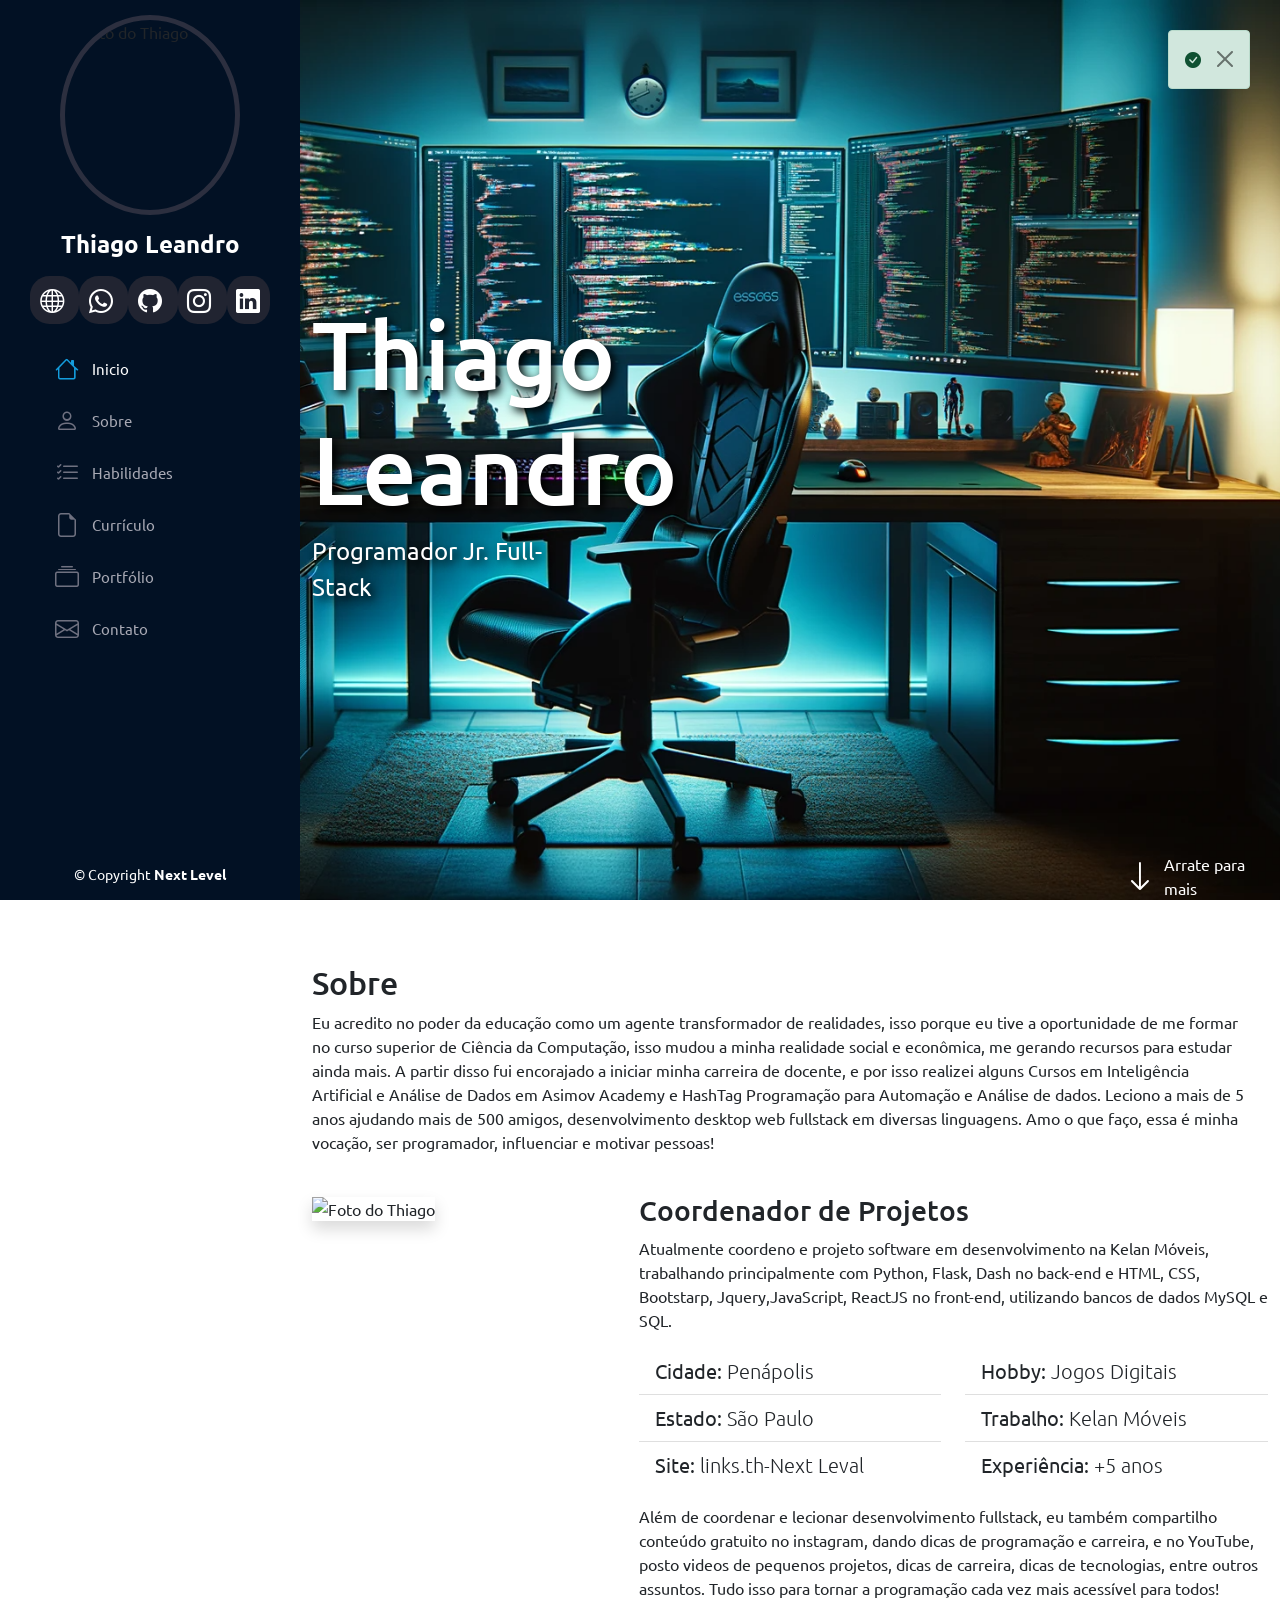
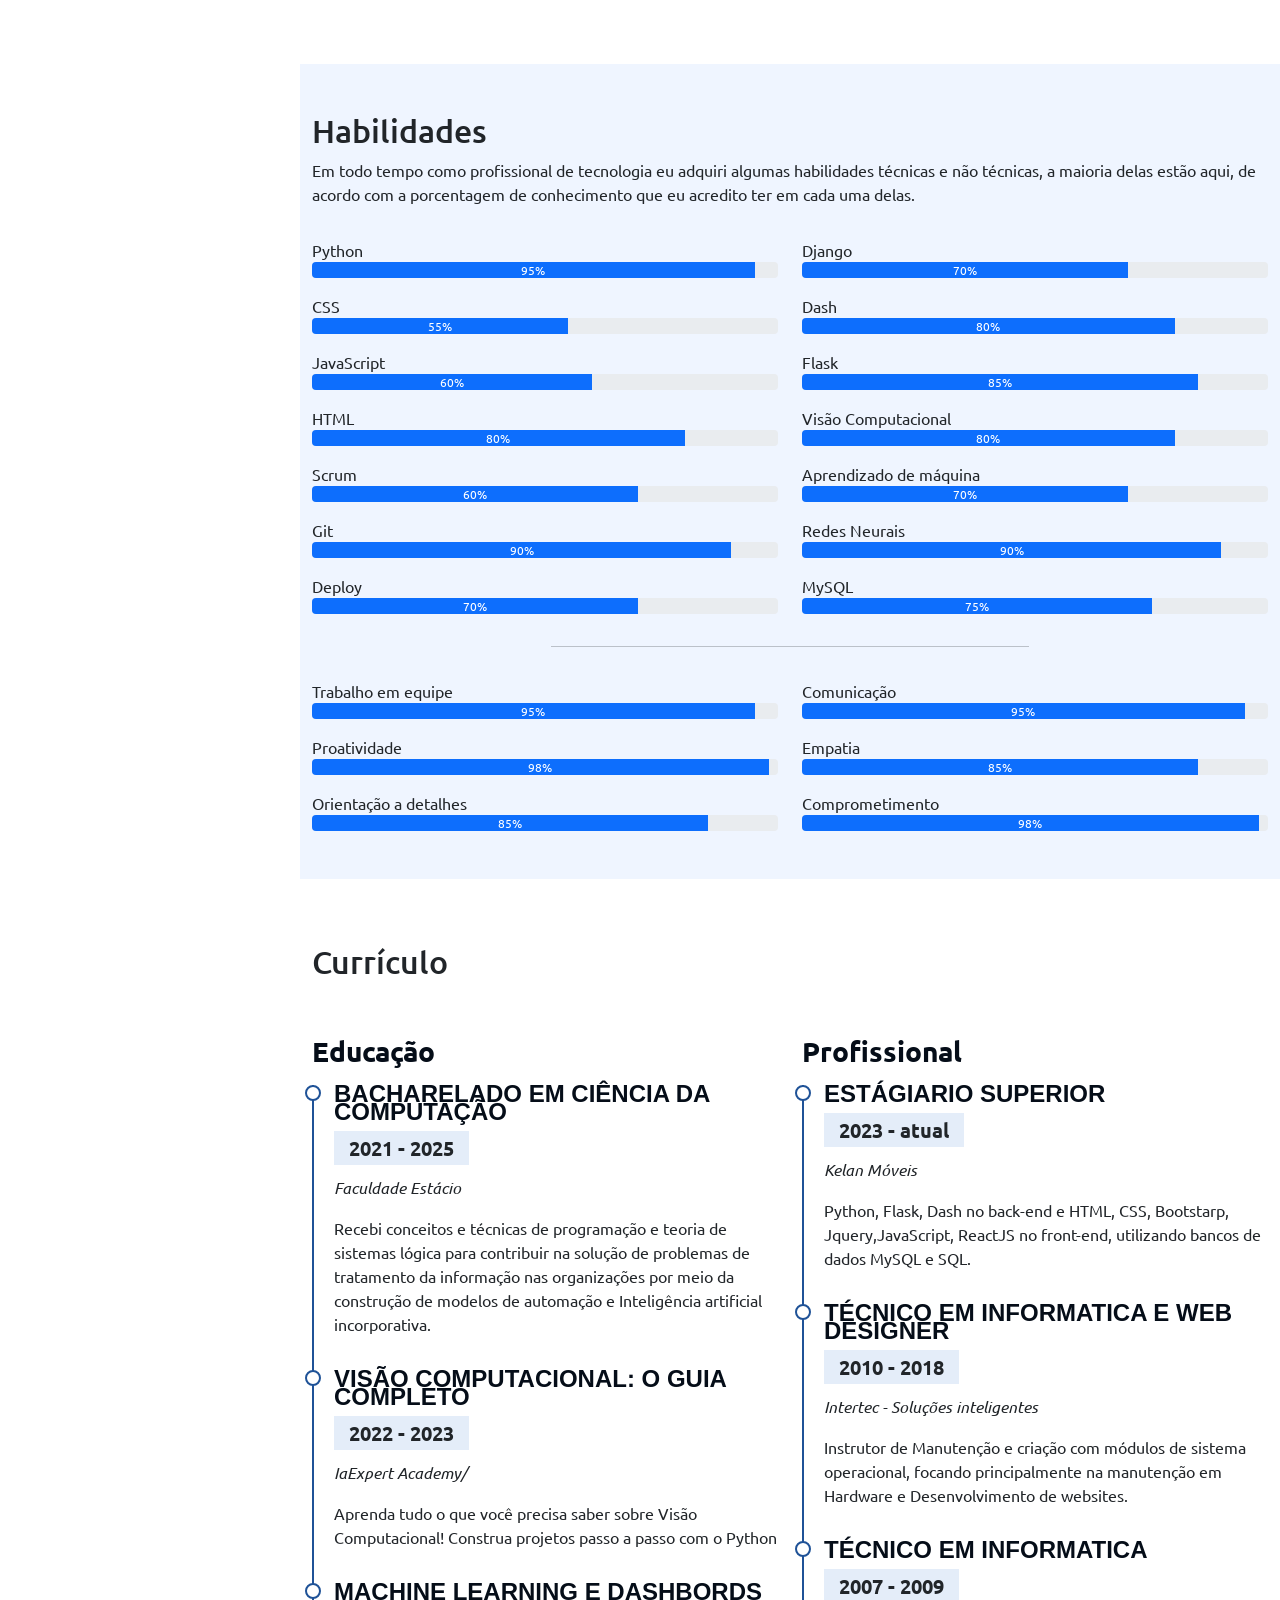
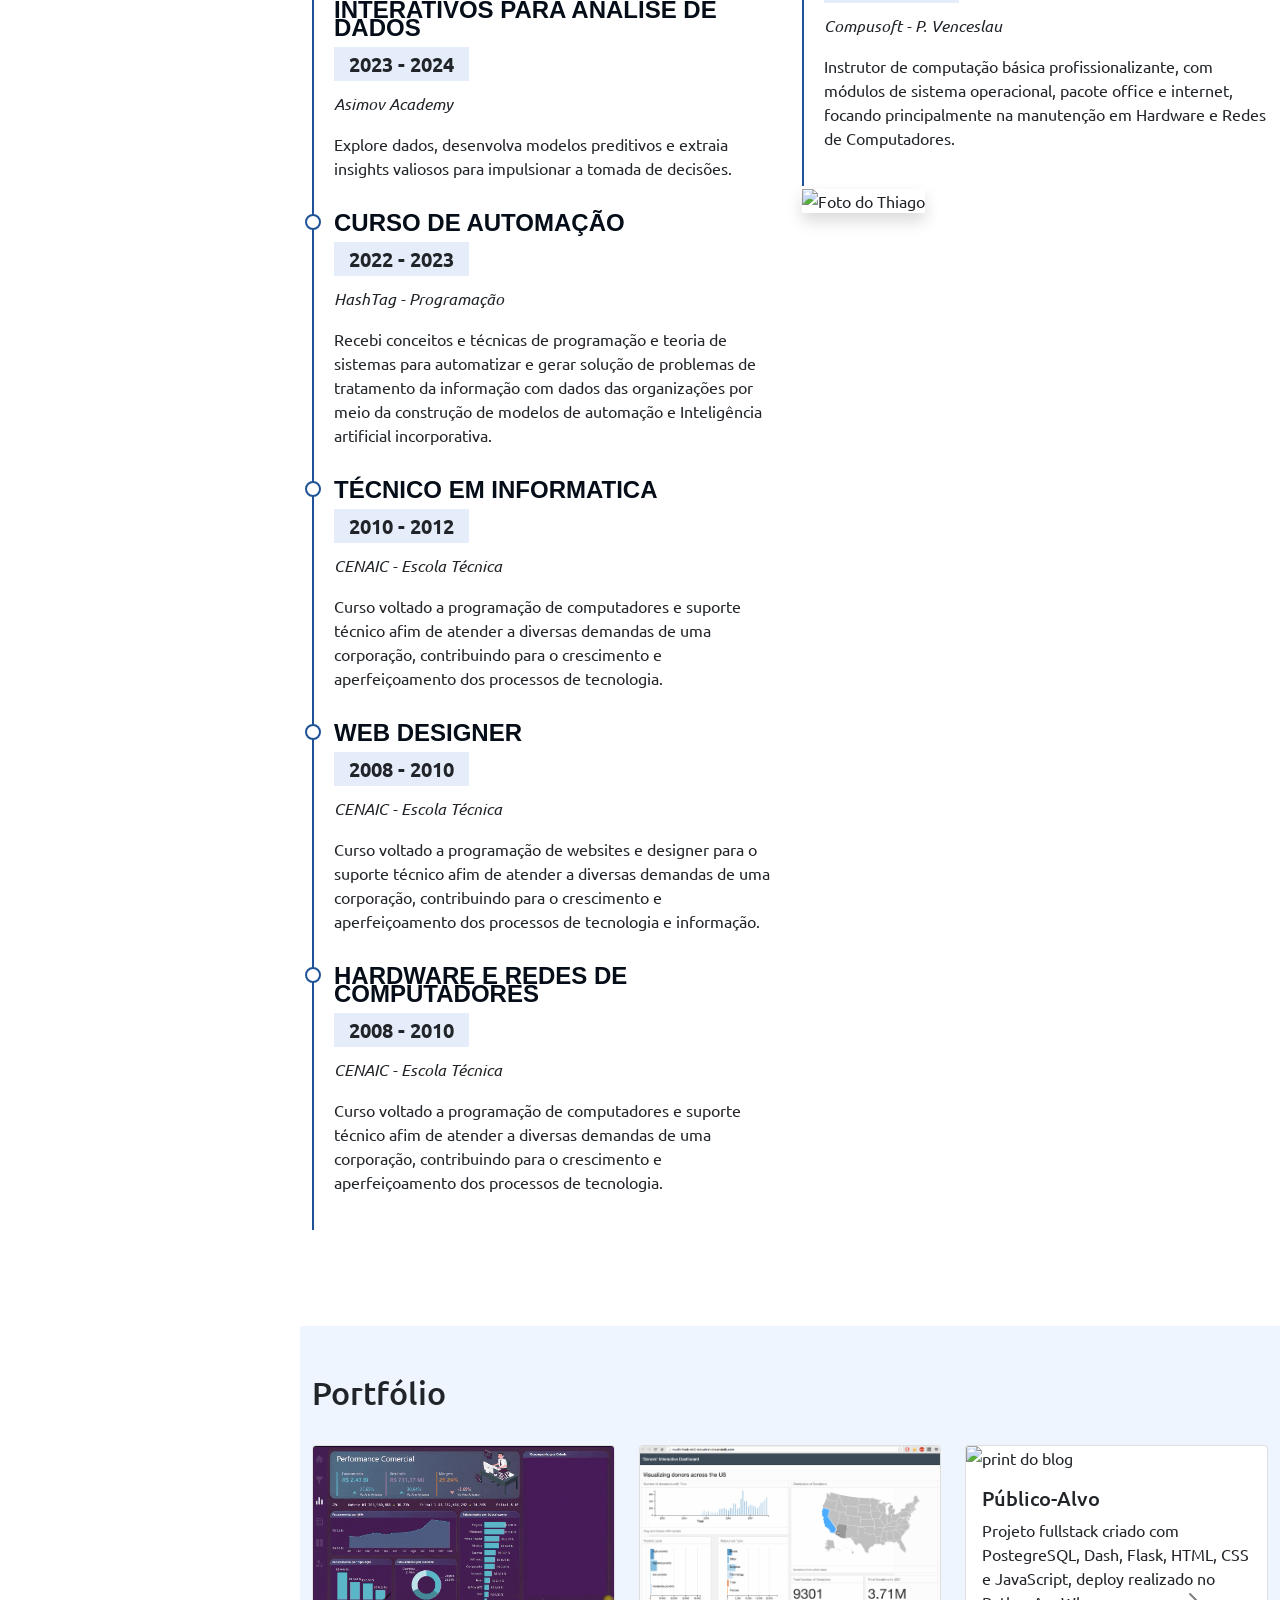
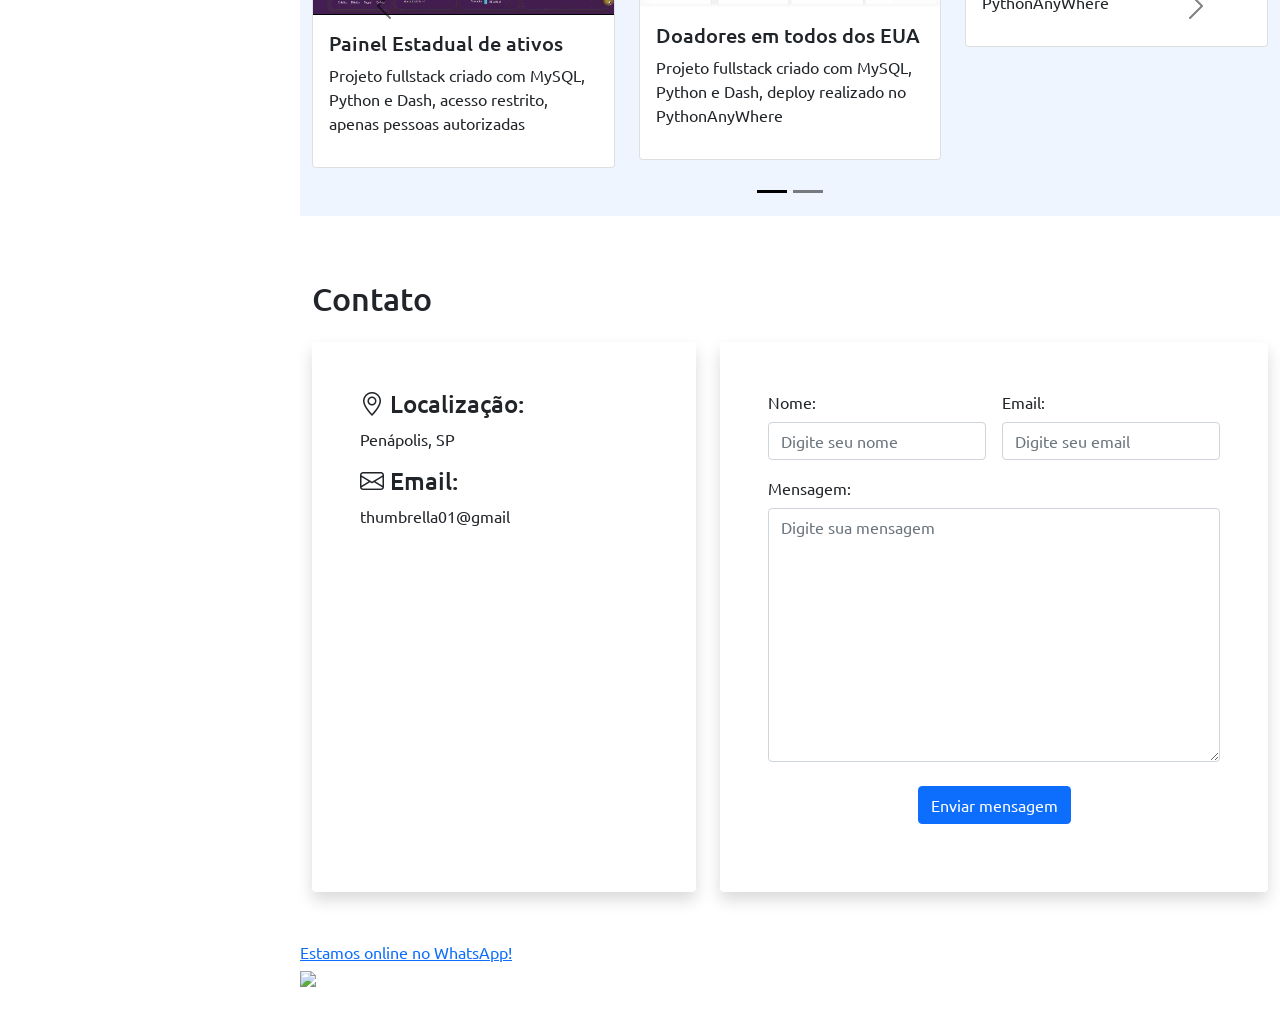
==== index.html @ 06e26bc6 "Update index.html" ====
<!DOCTYPE html>
<html lang="pt-br">

<head>
    <meta charset="UTF-8">
    <meta http-equiv="X-UA-Compatible" content="IE=edge">
    <meta name="viewport" content="width=device-width, initial-scale=1.0">
    <link rel="stylesheet" href="css/bootstrap.css">
    <link rel="stylesheet" href="style.css">
    <link rel="icon" type='image/png' href="img/asset-15.png">
    <link rel="stylesheet" href="https://cdn.jsdelivr.net/npm/bootstrap-icons@1.5.0/font/bootstrap-icons.css">
    <title>Th - Next Level</title>
</head>

<body>

    <i class="bi bi-list menu-mobile"></i>

    <aside id='header'>
        <section class="profile">
            <img src="img/perfil.png" alt="Foto do Thiago">
            <h1>Thiago Leandro</h1>
            <div class="social-links mt-4 text-center">
                <a target="_blank" href="https://nextlevel-1.my.canva.site/">
                    <i class="bi bi-globe"></i>
                </a>
                <a target="_blank" href="https://api.whatsapp.com/send?phone=18991689615&text=Ol%C3%A1,%20gostaria%20de%20saber%20como%20automatizar%20e%20acelerar%20o%20Meu%20Neg%C3%B3cio%20!%20">
                    <i class="bi bi-whatsapp"></i>
                </a>
                <a target="_blank" href="https://github.com/InfoSistemasPy">
                    <i class="bi bi-github"></i>
                </a>
                <a target="_blank" href="https://www.instagram.com/th_leandro.py/">
                    <i class="bi bi-instagram"></i>
                </a>
                <a target="_blank" href="https://www.linkedin.com/in/thiago-leandro-4b0a05230/">
                    <i class="bi bi-linkedin"></i>
                </a>
            </div>
        </section>

        <nav id='navbar' class="nav-menu">
            <ul class="nav flex-column">
                <li class="nav-item">
                    <a class="nav-link active" aria-current="page" href="#inicio"><i class="bi bi-house"
                            aria-hidden="true"></i> Inicio</a>
                </li>
                <li class="nav-item">
                    <a class="nav-link" href="#sobre"><i class="bi bi-person" aria-hidden="true"></i> Sobre</a>
                </li>
                <li class="nav-item">
                    <a class="nav-link" href="#habilidades"><i class="bi bi-list-check" aria-hidden="true"></i>
                        Habilidades</a>
                </li>
                <li class="nav-item">
                    <a class="nav-link" href="#curriculo"><i class="bi bi-file-earmark" aria-hidden="true"></i>
                        Currículo</a>
                </li>
                <li class="nav-item">
                    <a class="nav-link" href="#portfolio"><i class="bi bi-collection" aria-hidden="true"></i>
                        Portfólio</a>
                </li>
                <li class="nav-item">
                    <a class="nav-link" href="#contato"><i class="bi bi-envelope" aria-hidden="true"></i> Contato</a>
                </li>
            </ul>
        </nav>
    </aside>

    <main id="main">

        <section id="inicio" class="row m-0 p-0">
            <div class="col-md-5 d-flex justify-content-center align-items-center flex-column">
                <h2 class="text-white text-shadow">Thiago Leandro</h2>
                <span id="subtitle" class="text-white text-shadow">Programador Jr. Full-Stack</span>
            </div>

            <div class="col-md-7 d-flex justify-content-end align-items-end">
                <div id="arraste" class="d-flex align-items-center">
                    <i class="bi bi-arrow-down text-white pe-2 fs-2" aria-hidden="true"></i>
                    <a href="#sobre">Arrate para mais</a>
                </div>

            </div>

        </section>

        <section class="container mt-5" id='sobre'>
            <div class="row w-100">
                <div class="col-md-12" data-anime="down">
                    <h2 class='pt-3'>Sobre</h2>
                    <p>Eu acredito no poder da educação como um agente transformador de
                        realidades, isso porque eu tive a oportunidade de me formar no curso superior de Ciência da Computação, isso
                        mudou a minha realidade social e econômica, me gerando recursos para estudar ainda mais. A
                        partir
                        disso fui encorajado a iniciar minha carreira de docente, e por isso realizei alguns
                        Cursos em Inteligência Artificial e Análise de Dados em
                        Asimov Academy e HashTag Programação para Automação e Análise de dados. Leciono a mais de 5 anos ajudando mais de
                        500
                        amigos, desenvolvimento desktop web fullstack em diversas linguagens. Amo o que faço, essa é minha
                        vocação,
                        ser programador, influenciar e motivar pessoas!</p>
                </div>
            </div>

            <div class="row mt-4">
                <div class="col-md-4">
                    <img class="img-fluid shadow" src="img/perfil.png" alt="Foto do Thiago" data-anime="left">
                </div>
                <div class="col-md-8" data-anime="right">
                    <h3>Coordenador de Projetos</h3>
                    <p>Atualmente coordeno e projeto software em desenvolvimento na Kelan Móveis, trabalhando
                        principalmente
                        com Python, Flask, Dash no back-end e HTML, CSS, Bootstarp, Jquery,JavaScript, ReactJS no front-end, utilizando bancos de dados MySQL e SQL.</p>

                    <div class="row mt-3 mb-3">
                        <div class="col-md-6">
                            <ul class="list-group list-group-flush fs-5">
                                <li class="list-group-item">
                                    Cidade: <span class="fw-lighter">Penápolis</span>
                                </li>
                                <li class="list-group-item">
                                    Estado: <span class="fw-lighter">São Paulo</span>
                                </li>
                                <li class="list-group-item">Site: <a href="https://nextlevel-1.my.canva.site/" target="_blank"
                                        class="fw-lighter text-decoration-none link-dark">links.th-Next Leval</a></li>

                            </ul>
                        </div>
                        <div class="col-md-6">
                            <ul class="list-group list-group-flush fs-5">
                                <li class="list-group-item">Hobby: <span class="fw-lighter">Jogos Digitais</span></li>
                                
                                <li class="list-group-item">Trabalho: <a "href=https://www.kelan.com.br/"
                                    target="_blank" class="fw-lighter text-decoration-none link-dark">Kelan Móveis</a></li>
                                <li class="list-group-item">Experiência: <span class="fw-lighter"> +5
                                    anos</span></li>

                            </ul>
                        </div>
                    </div>

                    <p>Além de coordenar e lecionar desenvolvimento fullstack, eu também compartilho conteúdo
                        gratuito no instagram, dando dicas de programação e carreira, e no YouTube, posto videos de
                        pequenos projetos, dicas de carreira, dicas de tecnologias, entre outros assuntos. Tudo isso
                        para tornar a programação cada vez mais acessível para todos!</p>

                </div>
            </div>
        </section>

        <section class="mt-5 section-bg" id="habilidades">

            <div class="container pb-5">
                <h2 class='pt-5'>Habilidades</h2>
                <p>Em todo tempo como profissional de tecnologia eu adquiri algumas habilidades técnicas e não técnicas,
                    a maioria delas estão aqui, de acordo com a porcentagem de conhecimento que eu acredito ter em cada
                    uma delas.</p>

                <div class="row">
                    <div class="col-md-6">
                        <p class='mt-3 mb-0'>Python</p>
                        <div class="progress">
                            <div class="progress-bar" role="progressbar" style="width: 95%;" aria-valuenow="95"
                                data-anime="left" aria-valuemin="0" aria-valuemax="100">95%</div>
                        </div>
                        <p class="mt-3 mb-0">CSS</p>
                        <div class="progress">
                            <div class="progress-bar" data-anime="left" role="progressbar" style="width: 55%;"
                                aria-valuenow="85" aria-valuemin="0" aria-valuemax="100">55%</div>
                        </div>
                        <p class="mt-3 mb-0">JavaScript</p>
                        <div class="progress">
                            <div class="progress-bar" data-anime="left" role="progressbar" style="width: 60%;"
                                aria-valuenow="80" aria-valuemin="0" aria-valuemax="100">60%</div>
                        </div>
                        <p class="mt-3 mb-0">HTML</p>
                        <div class="progress">
                            <div class="progress-bar" data-anime="left" role="progressbar" style="width: 80%;"
                                aria-valuenow="80" aria-valuemin="0" aria-valuemax="100">80%</div>
                        </div>
                        <p class="mt-3 mb-0">Scrum</p>
                        <div class="progress">
                            <div class="progress-bar" data-anime="left" role="progressbar" style="width: 70%;"
                                aria-valuenow="70" aria-valuemin="0" aria-valuemax="100">60%</div>
                        </div>
                        <p class="mt-3 mb-0">Git</p>
                        <div class="progress">
                            <div class="progress-bar" data-anime="left" role="progressbar" style="width: 90%;"
                                aria-valuenow="98" aria-valuemin="0" aria-valuemax="100">90%</div>
                        </div>
                        <p class="mt-3 mb-0">Deploy</p>
                        <div class="progress mb-3">
                            <div class="progress-bar" data-anime="left" role="progressbar" style="width: 70%;"
                                aria-valuenow="70" aria-valuemin="0" aria-valuemax="100">70%</div>
                        </div>
                    </div>
                    <div class="col-md-6">
                        <p class="mt-3 mb-0">Django</p>
                        <div class="progress">
                            <div class="progress-bar" data-anime="left" role="progressbar" style="width: 70%;"
                                aria-valuenow="80" aria-valuemin="0" aria-valuemax="100">70%</div>
                        </div>
                        <p class="mt-3 mb-0">Dash</p>
                        <div class="progress">
                            <div class="progress-bar" data-anime="left" role="progressbar" style="width: 80%;"
                                aria-valuenow="70" aria-valuemin="0" aria-valuemax="100">80%</div>
                        </div>
                        <p class="mt-3 mb-0">Flask</p>
                        <div class="progress">
                            <div class="progress-bar" data-anime="left" role="progressbar" style="width: 85%;"
                                aria-valuenow="85" aria-valuemin="0" aria-valuemax="100">85%</div>
                        </div>
                        <p class="mt-3 mb-0">Visão Computacional</p>
                        <div class="progress">
                            <div class="progress-bar" data-anime="left" role="progressbar" style="width: 80%;"
                                aria-valuenow="80" aria-valuemin="0" aria-valuemax="100">80%</div>
                        </div>
                        <p class="mt-3 mb-0">Aprendizado de máquina</p>
                        <div class="progress">
                            <div class="progress-bar" data-anime="left" role="progressbar" style="width: 70%;"
                                aria-valuenow="70" aria-valuemin="0" aria-valuemax="100">70%</div>
                        </div>
                        <p class="mt-3 mb-0">Redes Neurais</p>
                        <div class="progress">
                            <div class="progress-bar" data-anime="left" role="progressbar" style="width: 90%;"
                                aria-valuenow="90" aria-valuemin="0" aria-valuemax="100">90%</div>
                        </div>
                        <p class="mt-3 mb-0">MySQL</p>
                        <div class="progress mb-3">
                            <div class="progress-bar" data-anime="left" role="progressbar" style="width: 75%;"
                                aria-valuenow="75" aria-valuemin="0" aria-valuemax="100">75%</div>
                        </div>
                    </div>
                </div>

                <hr class='w-50 me-auto ms-auto'>

                <div class="row">
                    <div class="col-md-6">
                        <p class="mt-3 mb-0">Trabalho em equipe</p>
                        <div class="progress">
                            <div class="progress-bar" data-anime="left" role="progressbar" style="width: 95%;"
                                aria-valuenow="95" aria-valuemin="0" aria-valuemax="100">95%</div>
                        </div>

                        <p class="mt-3 mb-0">Proatividade</p>
                        <div class="progress">
                            <div class="progress-bar" data-anime="left" role="progressbar" style="width: 98%;"
                                aria-valuenow="98" aria-valuemin="0" aria-valuemax="100">98%</div>
                        </div>

                        <p class="mt-3 mb-0">Orientação a detalhes</p>
                        <div class="progress">
                            <div class="progress-bar" data-anime="left" role="progressbar" style="width: 85%;"
                                aria-valuenow="85" aria-valuemin="0" aria-valuemax="100">85%</div>
                        </div>
                    </div>
                    <div class="col-md-6">
                        <p class="mt-3 mb-0">Comunicação</p>
                        <div class="progress">
                            <div class="progress-bar" data-anime="left" role="progressbar" style="width: 95%;"
                                aria-valuenow="95" aria-valuemin="0" aria-valuemax="100">95%</div>
                        </div>

                        <p class="mt-3 mb-0">Empatia</p>
                        <div class="progress">
                            <div class="progress-bar" data-anime="left" role="progressbar" style="width: 85%;"
                                aria-valuenow="85" aria-valuemin="0" aria-valuemax="100">85%</div>
                        </div>

                        <p class="mt-3 mb-0">Comprometimento</p>
                        <div class="progress">
                            <div class="progress-bar" data-anime="left" role="progressbar" style="width: 98%;"
                                aria-valuenow="98" aria-valuemin="0" aria-valuemax="100">98%</div>
                        </div>
                    </div>
                </div>

            </div>

        </section>

        <section class="mt-5 cv" id="curriculo">

            <div class="container pb-5">
                <h2 class="pt-3 pb-4">Currículo</h2>

                <div class="row">
                    <div class="col-md-6">
                        <h3 class="cv-title">Educação</h3>

                        <div class='cv-item' data-anime="up">
                            <h4>Bacharelado em Ciência da Computação</h4>
                            <h5>2021 - 2025</h5>
                            <p><em>Faculdade Estácio</em></p>
                            <p>Recebi conceitos e técnicas de programação e teoria de sistemas lógica para contribuir na
                                solução de problemas de tratamento da informação nas organizações por meio da construção
                                de modelos de automação e Inteligência artificial incorporativa. </p>
                        </div>
                        <div class='cv-item' data-anime="up">
                            <h4>Visão Computacional: O Guia Completo</h4>
                            <h5>2022 - 2023</h5>
                            <p><em>IaExpert Academy/</em></p>
                            <p>Aprenda tudo o que você precisa saber sobre Visão Computacional! Construa projetos passo a passo com o Python</p>
                        </div>
                        <div class='cv-item' data-anime="up">
                            <h4>Machine Learning e DashBords Interativos para analise de dados</h4>
                            <h5>2023 - 2024</h5>
                            <p><em>Asimov Academy</em></p>
                            <p>Explore dados, desenvolva modelos preditivos e extraia insights valiosos para impulsionar a tomada de decisões.</p>
                        </div>

                        <div class='cv-item' data-anime="up">
                            <h4>Curso de Automação</h4>
                            <h5>2022 - 2023</h5>
                            <p><em>HashTag - Programação</em></p>
                            <p>Recebi conceitos e técnicas de programação e teoria de sistemas para automatizar e gerar
                                solução de problemas de tratamento da informação com dados das organizações por meio da construção
                                de modelos de automação e Inteligência artificial incorporativa. </p>
                        </div>

                        <div class='cv-item' data-anime="up">
                            <h4>Técnico em Informatica</h4>
                            <h5>2010 - 2012</h5>
                            <p><em>CENAIC - Escola Técnica</em></p>
                            <p>Curso voltado a programação de computadores e suporte técnico afim de atender a diversas
                                demandas de uma corporação, contribuindo para o crescimento e aperfeiçoamento dos
                                processos de tecnologia.</p>
                        </div>

                        <div class='cv-item' data-anime="up">
                            <h4>Web Designer</h4>
                            <h5>2008 - 2010</h5>
                            <p><em>CENAIC - Escola Técnica</em></p>
                            <p>Curso voltado a programação de websites e designer para o suporte técnico afim de atender a diversas
                                demandas de uma corporação, contribuindo para o crescimento e aperfeiçoamento dos
                                processos de tecnologia e informação.</p>
                        </div>

                        <div class='cv-item' data-anime="up">
                            <h4>Hardware e Redes de Computadores</h4>
                            <h5>2008 - 2010</h5>
                            <p><em>CENAIC - Escola Técnica</em></p>
                            <p>Curso voltado a programação de computadores e suporte técnico afim de atender a diversas
                                demandas de uma corporação, contribuindo para o crescimento e aperfeiçoamento dos
                                processos de tecnologia.</p>
                        </div>

                    </div>
                    <div class="col-md-6">
                        <h3 class="cv-title">Profissional</h3>

                        <div class='cv-item' data-anime="up">
                            <h4>Estágiario Superior</h4>
                            <h5>2023 - atual</h5>
                            <p><em>Kelan Móveis</em></p>
                            <p>Python, Flask, Dash no back-end e HTML, CSS, Bootstarp, Jquery,JavaScript, ReactJS no front-end, utilizando bancos de dados MySQL e SQL. </p>
                        </div>

                        <div class='cv-item' data-anime="up">
                            <h4>Técnico em Informatica e Web Designer</h4>
                            <h5>2010 - 2018</h5>
                            <p><em>Intertec - Soluções inteligentes</em></p>
                            <p>Instrutor de Manutenção e criação com módulos de sistema
                                operacional, focando principalmente na manutenção em Hardware e Desenvolvimento de websites.</p>
                            </p>
                        </div>

                        <div class='cv-item' data-anime="up">
                            <h4>Técnico em Informatica</h4>
                            <h5>2007 - 2009</h5>
                            <p><em>Compusoft - P. Venceslau</em></p>
                            <p>Instrutor de computação básica profissionalizante, com módulos de sistema
                                operacional, pacote office e internet, focando principalmente na manutenção em Hardware e Redes de Computadores.</p>
                        </div>
                        <div class="col-md-8">
                            <img class="img-fluid shadow" src="img/estilo22.jpg" alt="Foto do Thiago" data-anime="left">
                        </div>
                    </div>
                </div>
            </div>

        </section>

        <section id="portfolio" class="section-bg mt-5">
            <div class="container pb-5 pt-5" data-anime="left">

                <h2 class="pb-4">Portfólio</h2>

                <div id="carouselPortfolio" class="carousel carousel-dark slide" data-bs-ride="carousel">
                    <div class="carousel-indicators">
                        <button type="button" data-bs-target="#carouselPortfolio" data-bs-slide-to="0" class="active"
                            aria-current="true" aria-label="Slide 1"></button>
                        <button type="button" data-bs-target="#carouselPortfolio" data-bs-slide-to="1"
                            aria-label="Slide 2"></button>
                    </div>
                    <div class="carousel-inner">
                        <div class="carousel-item active" data-bs-interval="10000">

                            <div class="row row-cols-1 row-cols-md-3 g-4">
                                <div class="col">
                                    <div class="card">
                                        <img src="img/botoes_interativos.gif" class="card-img-top"
                                            alt="Plataforma educacional">
                                        <div class="card-body">
                                            <h5 class="card-title">Painel Estadual de ativos</h5>
                                            <p class="card-text">Projeto fullstack criado com MySQL, Python e Dash,
                                                acesso restrito, apenas pessoas autorizadas</p>
                                            <div class="d-flex justify-content-center">
                                                
                                            </div>
                                        </div>
                                    </div>
                                </div>
                                <div class="col">
                                    <div class="card">
                                        <img src="img/painel2.gif" class="card-img-top img-fluid w-100"
                                            alt="print do blog">
                                        <div class="card-body">
                                            <h5 class="card-title">Doadores em todos dos EUA</h5>
                                            <p class="card-text">Projeto fullstack criado com MySQL, Python e Dash,
                                                deploy realizado no PythonAnyWhere</p>
                                            <div class="d-flex justify-content-center">
                                                
                                            </div>
                                        </div>
                                    </div>
                                </div>
                                <div class="col">
                                    <div class="card">
                                        <img src="img/projeto_painel3.gif" class="card-img-top img-fluid w-100"
                                            alt="print do blog">
                                        <div class="card-body">
                                            <h5 class="card-title">Público-Alvo</h5>
                                            <p class="card-text">Projeto fullstack criado com PostegreSQL, Dash, Flask, HTML,
                                                CSS e JavaScript, deploy realizado no PythonAnyWhere</p>
                                            <div class="d-flex justify-content-center">
                                                
                                            </div>
                                        </div>
                                    </div>
                                </div>
                            </div>

                        </div>

                        <div class="carousel-item" data-bs-interval="5000">
                            <div class="row row-cols-1 row-cols-md-3 g-4">
                                <div class="col">
                                    <div class="card h-100">
                                        <img src="img/projeto_portifolio.png" class="card-img-top img-fluid w-100"
                                            alt="print do blog">
                                        <div class="card-body">
                                            <h5 class="card-title">Next Level | Publicidade & Marketing Digital</h5>
                                            <p class="card-text">Projeto fullstack criado com SQLite, Flask, HTML, CSS e
                                                JavaScript,
                                                deploy realizado no PythonAnyWhere</p>
                                            <div class="d-flex justify-content-center">
                                                <a href="https://github.com/InfoSistemasPy/Portal-Next-Level" target='_blank'
                                                    class="btn btn-outline-dark me-3"><i class="bi bi-github"></i></a>
                                                <a href="https://infosistemaspy.github.io/Portal-Next-Level/links/index3c99.html" target='_blank'
                                                    class="btn btn-outline-primary"><i class="bi bi-link-45deg"></i></a>
                                            </div>

                                        </div>
                                    </div>
                                </div>
                                <div class="col">
                                    <div class="card">
                                        <img src="img/bot.jpg" class="card-img-top"
                                            alt="Plataforma educacional">
                                        <div class="card-body">
                                            <h5 class="card-title">Crie chatbot do whatsapp delivery com painel </h5>
                                            <p class="card-text">Projeto fullstack criado com MySQL, python, HTML, CSS e PHP,
                                                acesso restrito, apenas pessoas autorizadas</p>
                                            <div class="d-flex justify-content-center">
                                                
                                            </div>

                                        </div>
                                    </div>
                                </div>
                                <div class="col">
                                    <div class="card h-100">
                                        <img src="img/portifolio_corporativo.png" class="card-img-top img-fluid w-100"
                                            alt="print do blog">
                                        <div class="card-body">
                                            <h5 class="card-title">Página de Links</h5>
                                            <p class="card-text">Projeto front-end criado com HTML, CSS, Bootstrap e
                                                JavaScript, Backend Flask ,
                                                deploy realizado no GitHub e PythonAnyWhere</p>
                                            <div class="d-flex justify-content-center">
                                                
                                            </div>

                                        </div>
                                    </div>
                                </div>
                            </div>
                        </div>

                    </div>
                    <button class="carousel-control-prev" type="button" data-bs-target="#carouselPortfolio"
                        data-bs-slide="prev">
                        <span class="carousel-control-prev-icon" aria-hidden="true"></span>
                        <span class="visually-hidden">Previous</span>
                    </button>
                    <button class="carousel-control-next" type="button" data-bs-target="#carouselPortfolio"
                        data-bs-slide="next">
                        <span class="carousel-control-next-icon" aria-hidden="true"></span>
                        <span class="visually-hidden">Next</span>
                    </button>
                </div>

            </div>
        </section>

        <section class="pt-5 pb-5" id="contato">

            <div class="container mb-5">
                <h2 class='pt-3 pb-3'>Contato</h2>

                <div class="row">

                    <div class="col-md-5">
                        <div class="card p-5 shadow border-0" data-anime="up">
                            <div class="endereco">
                                <h4><i class="bi bi-geo-alt"></i> Localização:</h4>
                                <p>Penápolis, SP</p>
                            </div>

                            <div class="email">
                                <h4><i class="bi bi-envelope"></i> Email:</h4>
                                <p>thumbrella01@gmail</p>
                            </div>

                            <iframe
                                src="https://www.google.com/maps/embed?pb=!1m14!1m8!1m3!1d3714.5106819552398!2d-50.0884457!3d-21.4091632!3m2!1i1024!2i768!4f13.1!3m3!1m2!1s0x9496016d49e33719%3A0x999e479e465327c!2sAg%C3%AAncia%20Online%20Next%20Level!5e0!3m2!1sen!2sbr!4v1699562934066!5m2!1sen!2sbr"
                                width="400" height="300" style="border:2;" allowfullscreen="" loading="lazy"
                                class='w-100'></iframe>
                        </div>
                    </div>

                    <div class="col-md-7 mt-5 mt-md-0">
                        <div class="card p-5 h-100 shadow border-0" data-anime="left">

                            <form class="row g-3" action='/send' method="POST">
                                <div class="col-md-6">
                                    <label for="nome" class="form-label">Nome:</label>
                                    <input type="text" class="form-control" id="nome" name='nome'
                                        placeholder='Digite seu nome' required>
                                </div>
                                <div class="col-md-6">
                                    <label for="email" class="form-label">Email:</label>
                                    <input type="email" class="form-control" id="email" name='email'
                                        placeholder='Digite seu email' required>
                                </div>

                                <div class="col-12">
                                    <label for="mensagem" class="form-label">Mensagem:</label>
                                    <textarea type="text" class="form-control" id="mensagem" name='mensagem' rows="10"
                                        placeholder="Digite sua mensagem" required></textarea>
                                </div>


                                <div class="col-12 d-flex justify-content-center mt-4">
                                    <button id='btn-enviar' type="submit" class="btn btn-primary">Enviar
                                        mensagem</button>

                                    <button id='btn-enviar-loader' class="btn btn-primary" type="button" disabled>
                                        <span class="spinner-border spinner-border-sm" role="status"
                                            aria-hidden="true"></span>
                                        Enviando...
                                    </button>
                                </div>
                            </form>

                        </div>
                    </div>

                </div>
            </div>

            
            <link rel="stylesheet" href="https://cdn.positus.global/production/resources/robbu/whatsapp-button/whatsapp-button.css">
                    <a id="robbu-whatsapp-button" target="_blank" href="https://api.whatsapp.com/send?phone=18991689615&text=Ol%C3%A1,%20gostaria%20de%20saber%20como%20automatizar%20e%20acelerar%20o%20Meu%20Neg%C3%B3cio%20!%20">
                    <div class="rwb-tooltip"> Estamos online no WhatsApp!</div>
                    <img src="https://cdn.positus.global/production/resources/robbu/whatsapp-button/whatsapp-icon.svg">
                </a>
        </section>

        <div id="alerta" class="alert alert-success alert-dismissible fade show" role="alert">
            <i class="bi bi-check-circle-fill"></i> 
            <button type="button" class="btn-close" data-bs-dismiss="alert" aria-label="Close"></button>
        </div>
    
    </main>

    <footer id="footer">
        <div class="container">
            <div class="text-center">
                &copy; Copyright <strong>Next Level</strong>
            </div>
        </div>
    </footer>

    <script src="js/bootstrap.bundle.min.js"></script>
    <script src="script.js"></script>
</body>

</html>
---- style.css ----
@import url("https://fonts.googleapis.com/css2?family=Ubuntu:ital,wght@0,300;0,400;0,500;0,700;1,300;1,400;1,500;1,700&display=swap");

html,
body {
  font-family: Ubuntu, Arial;
  width: 100%;
  height: 100%;
}

#header {
  position: fixed;
  top: 0;
  left: 0;
  bottom: 0;
  background: #021124;
  overflow-y: auto;
  width: 300px;
  transition: all ease-in-out 0.5s;
  padding: 0 15px;
  z-index: 9997;
}

#header .profile img {
  margin: 15px auto;
  display: block;
  height: 200px;
  width: 180px;
  align-items: center;
  border: 5px solid #2c2f3f;
  border-radius: 50%;
}

#header .profile h1 {
  font-size: 24px;
  margin: 0;
  padding: 0;
  font-weight: 600;
  text-align: center;
  color: #fff;
}

#header .profile .social-links a {
  font-size: 1.5rem;
  background: #212431;
  color: #fff;
  padding: 0.6rem;
  margin-right: 0rem;
  border-radius: 40%;
  transition: 0.3s;
  text-decoration: none;
}

#header .profile .social-links a:hover {
  background: #149ddd;
}

.nav-menu {
  padding: 1.5rem;
}

.nav-menu a,
.nav-menu a:focus {
  display: flex;
  align-items: center;
  color: #a8a9b4;
  transition: 0.3s;
  font-size: 15px;
}

.nav-menu a i,
.nav-menu a:focus i {
  font-size: 24px;
  padding-right: 0.8rem;
  color: #6f7180;
}

.nav-menu a:hover,
.nav-menu .active,
.nav-menu .active:focus,
.nav-menu li:hover > a {
  text-decoration: none;
  color: #fff;
}

.nav-menu a:hover i,
.nav-menu .active i,
.nav-menu .active:focus i,
.nav-menu li:hover > a i {
  color: #149ddd;
}

#main {
  margin-left: 300px;
}

section#inicio {
  background-image: url("./img/setup1.png");
  background-repeat: no-repeat;
  background-size: cover;
  background-attachment: fixed;
  background-position: center;

  width: 100%;
  height: 100vh;
}

section#inicio h2 {
  font-size: 6rem;
}

section#inicio span#subtitle {
  margin-right: 8rem;
  font-size: 1.5rem;
}

.text-shadow {
  text-shadow: 4px 4px 10px #000000;
}

section#inicio div#arraste {
  width: 9rem;
}

section#inicio div#arraste a {
  text-decoration: none;
  color: #fff;
}

i.menu-mobile {
  position: fixed;
  color: #fff;
  background-color: #252c90;
  right: 1rem;
  top: 1rem;
  font-size: 1.5rem;
  border-radius: 4rem;
  cursor: pointer;
  z-index: 10;
  width: 45px;
  height: 45px;
  display: none;
  justify-content: center;
  align-items: center;
}

.menu-nav-active {
    overflow: hidden;
}

.menu-nav-active #header {
    left: 0;
}

@media (max-width: 1024px) {
  #header {
    left: -300px;
  }
  i.menu-mobile{
    display: flex;
  }
  section#inicio h2{
    font-size: 3.5rem ;
  }
  section#inicio span#subtitle{
    margin-right: 0;
    font-size: 1rem;
  }
  #main{
      margin-left: 0;
  }
}

*::-webkit-scrollbar {
  width: 10px;
}

*::-webkit-scrollbar-track {
  width: 12px;
  box-shadow: inset 0 0 .3rem #00000050;
  background-color: #fff ;
}

*::-webkit-scrollbar-thumb {
  background-color: #252c90;
}

.section-bg{
  background-color: #eff5ff;
}

.cv .cv-title{
  font-weight: 700;
  margin-top: 20px;
  margin-bottom: 20px;
  color: #050d18;
}

.cv .cv-item {
  padding: 0 0 20px 20px;
  margin-top: -2px;
  border-left: 2px solid #1f5297;
  position: relative;
}

.cv .cv-item h4 {
  line-height: 18px;
  font-weight: 600;
  text-transform: uppercase;
  font-family: "Poppins", sans-serif;
  color: #050d18;
  margin-bottom: 10px;
}

.cv .cv-item h5 {
  background: #e4edf9;
  padding: 5px 15px;
  display: inline-block;
  font-weight: 600;
  margin-bottom: 10px;
}

.cv .cv-item::before {
  content: "";
  position: absolute;
  top: 0;
  left: -9px;
  width: 16px;
  height: 16px;
  border: 2px solid #1f5297;
  background: #fff;
  border-radius: 50%;
}

.carousel-control-prev{
  margin-left: -8rem;
}

.carousel-control-next{
  margin-right: -8rem;
}

.carousel-indicators{
  margin-bottom: -35px;
}

/* Animação */

[data-anime] {
  opacity: 0;
  transition: 1s;
}

[data-anime="down"] {
  transform: translate3d(0, -100%, 0);
}

[data-anime="up"] {
  transform: translate3d(0, 100%, 0);
}

[data-anime="left"] {
  transform: translate3d(-100%, 0, 0);
}

[data-anime="right"] {
  transform: translate3d(50px ,0 ,0);
}

[data-anime].animate {
  opacity: 1;
  transform: translate3d(0 ,0 ,0);
}

@media (max-width: 1860px){
  .carousel-control-prev{
    margin-left: 0;
  }
  
  .carousel-control-next{
    margin-right: 0;
  }

  [data-anime="right"] {
    transform: translate3d(0, 100%, 0);
  }
}

#btn-enviar-loader{
  display: none;
}

#alerta {
  position: fixed;
  z-index: 10;
  top: 30px;
  right: 30px;
}

#footer{
  padding: 15px;
  color: #fff;
  font-size: 14px;
  position: fixed;
  left: 0;
  bottom: 0;
  width: 300px;
  z-index: 9999;
  background-color: #021124;
  transition: .3s;
}

@media (max-width: 1012px) {
  #footer{
    position: static;
    width: auto;
    padding: 20px 15px;
  }
}
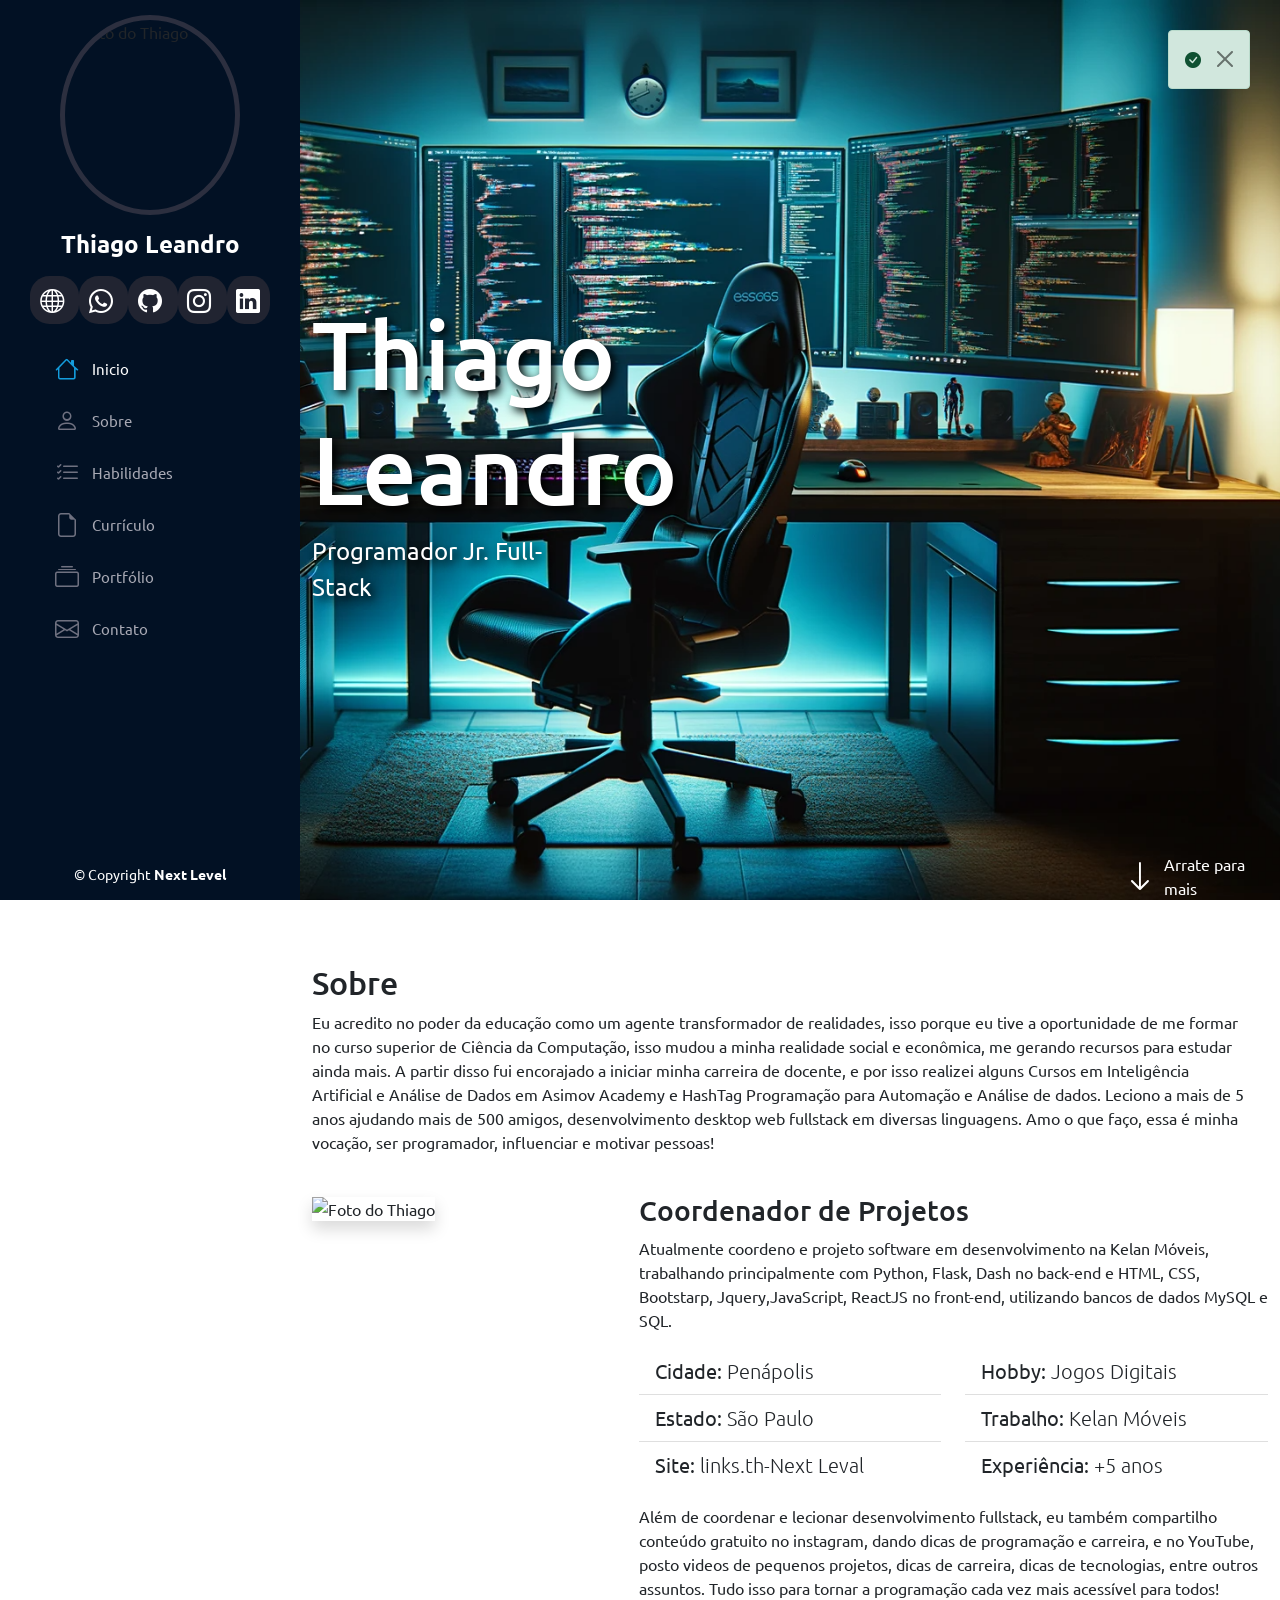
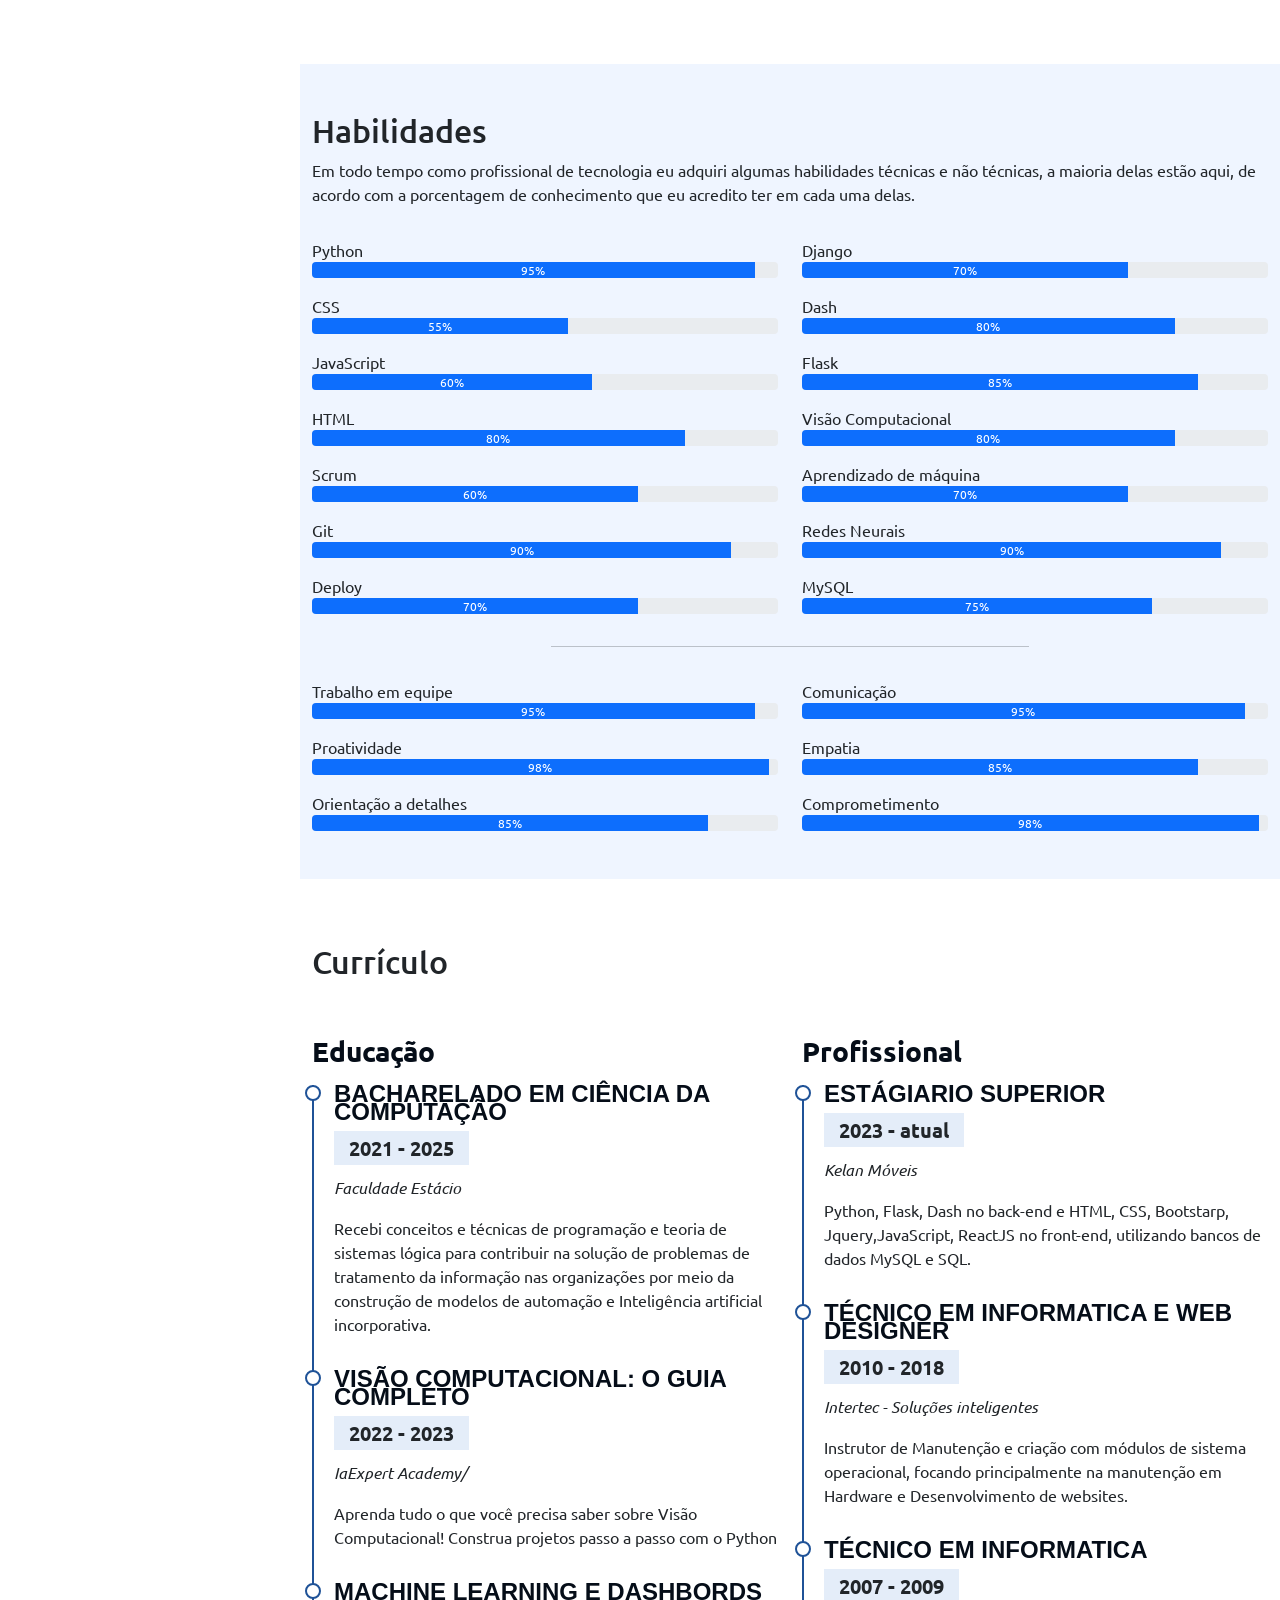
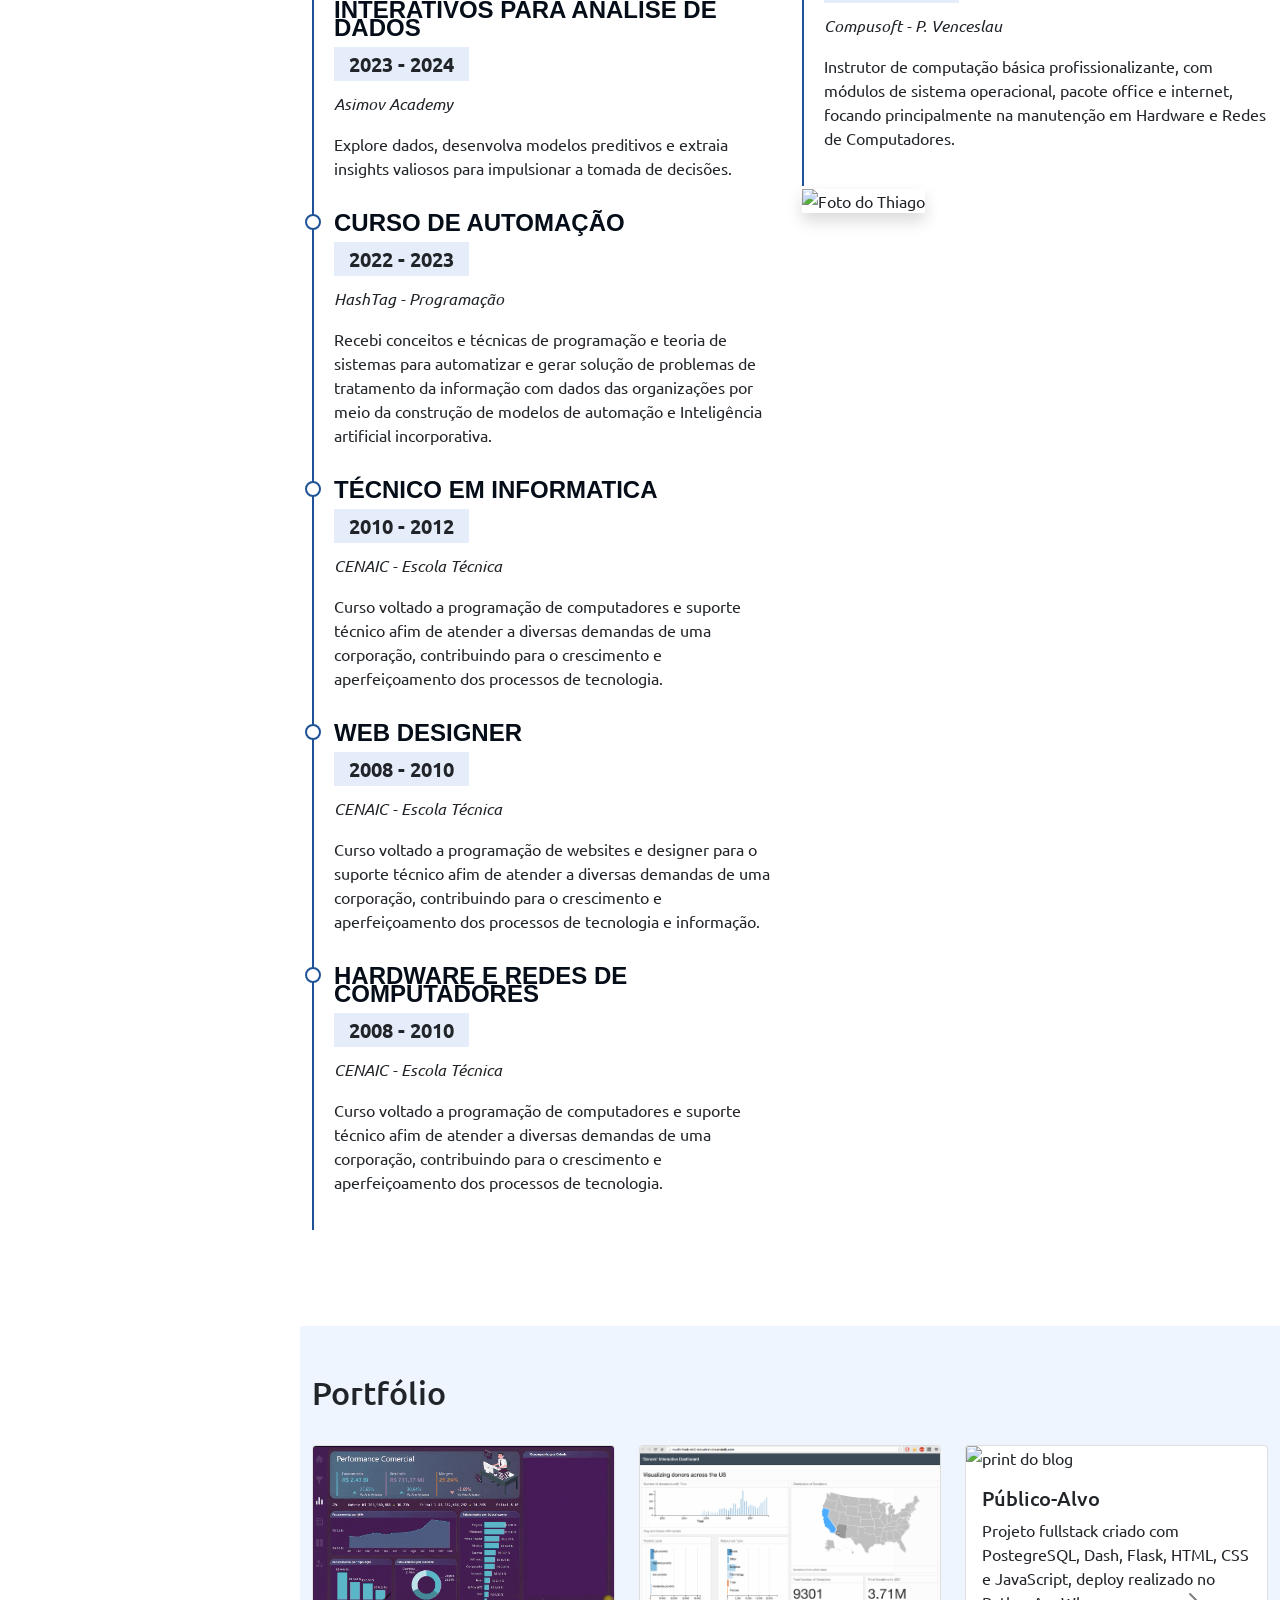
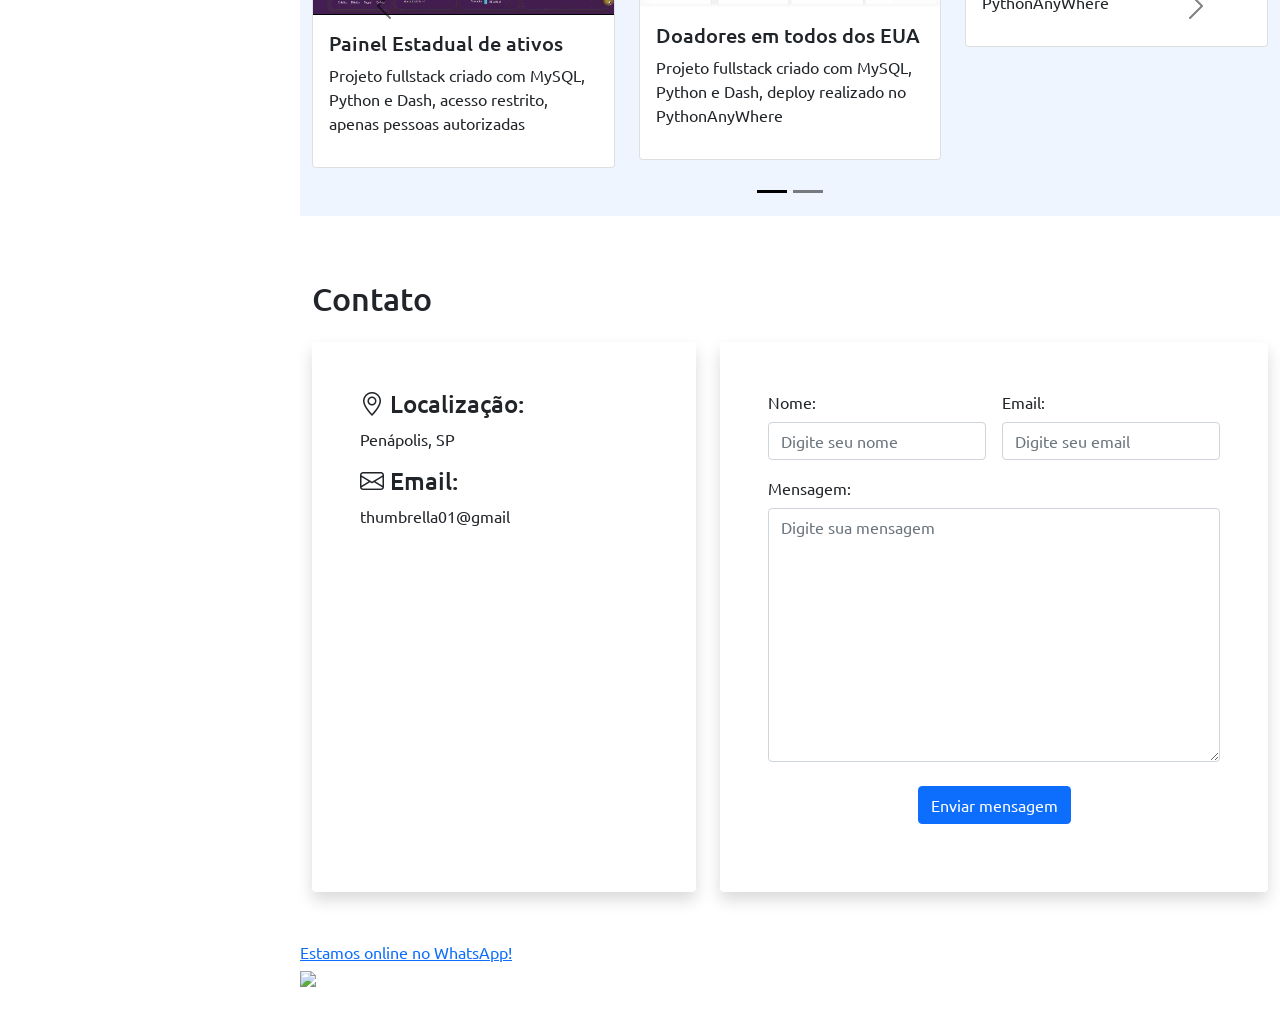
==== commit 7a07f5cf: "Update index.html" ====
--- a/index.html
+++ b/index.html
@@ -486,12 +486,15 @@
                                         <img src="img/portifolio_corporativo.png" class="card-img-top img-fluid w-100"
                                             alt="print do blog">
                                         <div class="card-body">
-                                            <h5 class="card-title">Página de Links</h5>
+                                            <h5 class="card-title">Portfólio de Projetos Corporativos</h5>
                                             <p class="card-text">Projeto front-end criado com HTML, CSS, Bootstrap e
                                                 JavaScript, Backend Flask ,
                                                 deploy realizado no GitHub e PythonAnyWhere</p>
                                             <div class="d-flex justify-content-center">
-                                                
+                                                <a href="https://github.com/InfoSistemasPy/th_portifolio_2024" target='_blank'
+                                                    class="btn btn-outline-dark me-3"><i class="bi bi-github"></i></a>
+                                                <a href="https://infosistemaspy.github.io/th_portifolio_2024/" target='_blank'
+                                                    class="btn btn-outline-primary"><i class="bi bi-link-45deg"></i></a>
                                             </div>
 
                                         </div>
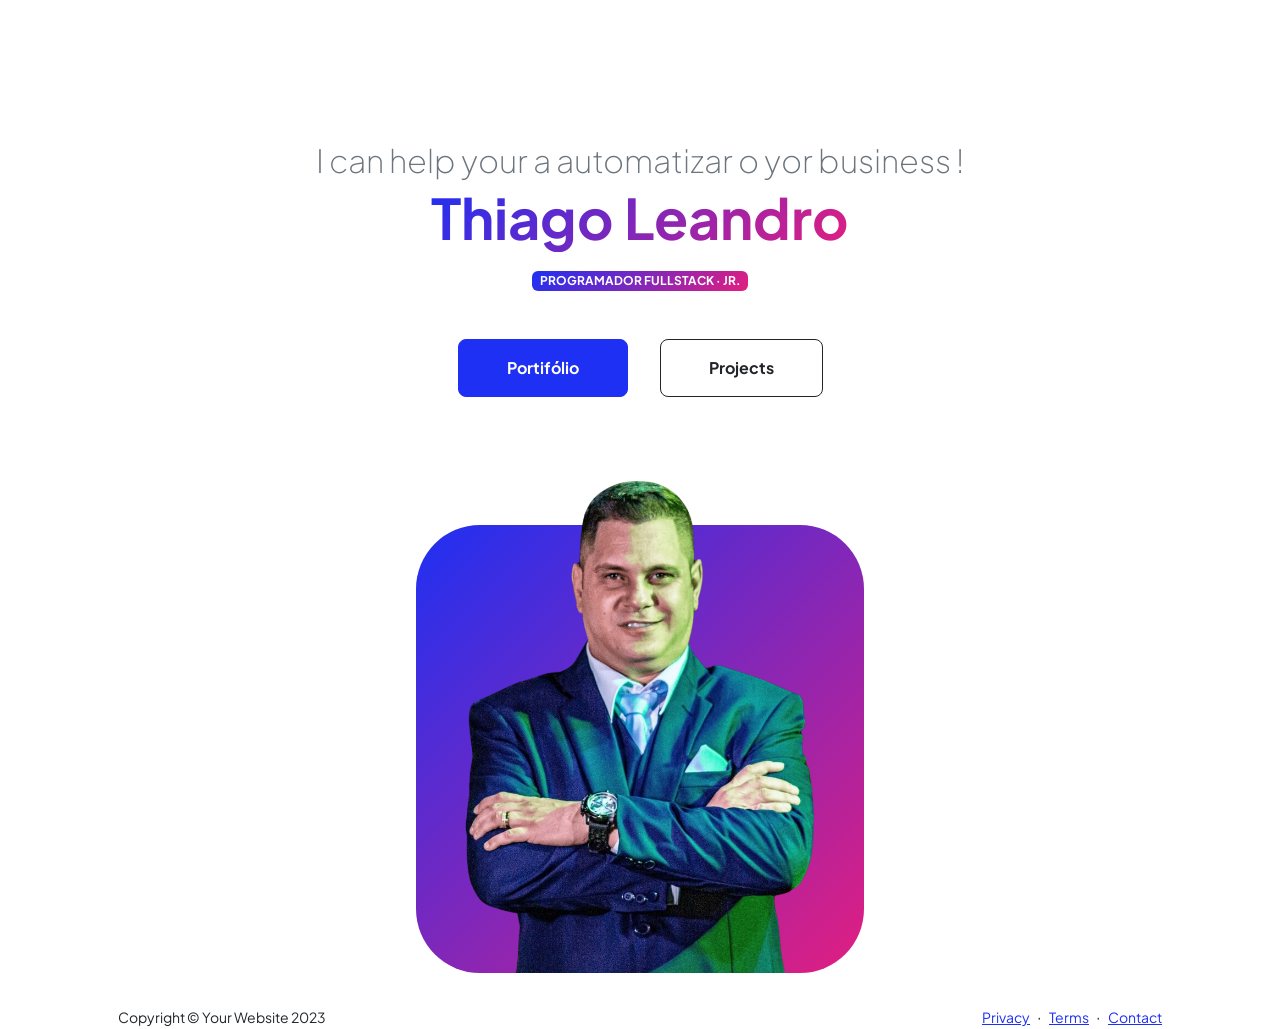
==== commit 12847399: "commit" ====
--- a/index.html
+++ b/index.html
@@ -1,615 +1,83 @@
 <!DOCTYPE html>
-<html lang="pt-br">
-
-<head>
-    <meta charset="UTF-8">
-    <meta http-equiv="X-UA-Compatible" content="IE=edge">
-    <meta name="viewport" content="width=device-width, initial-scale=1.0">
-    <link rel="stylesheet" href="css/bootstrap.css">
-    <link rel="stylesheet" href="style.css">
-    <link rel="icon" type='image/png' href="img/asset-15.png">
-    <link rel="stylesheet" href="https://cdn.jsdelivr.net/npm/bootstrap-icons@1.5.0/font/bootstrap-icons.css">
-    <title>Th - Next Level</title>
-</head>
-
-<body>
-
-    <i class="bi bi-list menu-mobile"></i>
-
-    <aside id='header'>
-        <section class="profile">
-            <img src="img/perfil.png" alt="Foto do Thiago">
-            <h1>Thiago Leandro</h1>
-            <div class="social-links mt-4 text-center">
-                <a target="_blank" href="https://nextlevel-1.my.canva.site/">
-                    <i class="bi bi-globe"></i>
-                </a>
-                <a target="_blank" href="https://api.whatsapp.com/send?phone=18991689615&text=Ol%C3%A1,%20gostaria%20de%20saber%20como%20automatizar%20e%20acelerar%20o%20Meu%20Neg%C3%B3cio%20!%20">
-                    <i class="bi bi-whatsapp"></i>
-                </a>
-                <a target="_blank" href="https://github.com/InfoSistemasPy">
-                    <i class="bi bi-github"></i>
-                </a>
-                <a target="_blank" href="https://www.instagram.com/th_leandro.py/">
-                    <i class="bi bi-instagram"></i>
-                </a>
-                <a target="_blank" href="https://www.linkedin.com/in/thiago-leandro-4b0a05230/">
-                    <i class="bi bi-linkedin"></i>
-                </a>
-            </div>
-        </section>
-
-        <nav id='navbar' class="nav-menu">
-            <ul class="nav flex-column">
-                <li class="nav-item">
-                    <a class="nav-link active" aria-current="page" href="#inicio"><i class="bi bi-house"
-                            aria-hidden="true"></i> Inicio</a>
-                </li>
-                <li class="nav-item">
-                    <a class="nav-link" href="#sobre"><i class="bi bi-person" aria-hidden="true"></i> Sobre</a>
-                </li>
-                <li class="nav-item">
-                    <a class="nav-link" href="#habilidades"><i class="bi bi-list-check" aria-hidden="true"></i>
-                        Habilidades</a>
-                </li>
-                <li class="nav-item">
-                    <a class="nav-link" href="#curriculo"><i class="bi bi-file-earmark" aria-hidden="true"></i>
-                        Currículo</a>
-                </li>
-                <li class="nav-item">
-                    <a class="nav-link" href="#portfolio"><i class="bi bi-collection" aria-hidden="true"></i>
-                        Portfólio</a>
-                </li>
-                <li class="nav-item">
-                    <a class="nav-link" href="#contato"><i class="bi bi-envelope" aria-hidden="true"></i> Contato</a>
-                </li>
-            </ul>
-        </nav>
-    </aside>
-
-    <main id="main">
-
-        <section id="inicio" class="row m-0 p-0">
-            <div class="col-md-5 d-flex justify-content-center align-items-center flex-column">
-                <h2 class="text-white text-shadow">Thiago Leandro</h2>
-                <span id="subtitle" class="text-white text-shadow">Programador Jr. Full-Stack</span>
-            </div>
-
-            <div class="col-md-7 d-flex justify-content-end align-items-end">
-                <div id="arraste" class="d-flex align-items-center">
-                    <i class="bi bi-arrow-down text-white pe-2 fs-2" aria-hidden="true"></i>
-                    <a href="#sobre">Arrate para mais</a>
-                </div>
-
-            </div>
-
-        </section>
-
-        <section class="container mt-5" id='sobre'>
-            <div class="row w-100">
-                <div class="col-md-12" data-anime="down">
-                    <h2 class='pt-3'>Sobre</h2>
-                    <p>Eu acredito no poder da educação como um agente transformador de
-                        realidades, isso porque eu tive a oportunidade de me formar no curso superior de Ciência da Computação, isso
-                        mudou a minha realidade social e econômica, me gerando recursos para estudar ainda mais. A
-                        partir
-                        disso fui encorajado a iniciar minha carreira de docente, e por isso realizei alguns
-                        Cursos em Inteligência Artificial e Análise de Dados em
-                        Asimov Academy e HashTag Programação para Automação e Análise de dados. Leciono a mais de 5 anos ajudando mais de
-                        500
-                        amigos, desenvolvimento desktop web fullstack em diversas linguagens. Amo o que faço, essa é minha
-                        vocação,
-                        ser programador, influenciar e motivar pessoas!</p>
-                </div>
-            </div>
-
-            <div class="row mt-4">
-                <div class="col-md-4">
-                    <img class="img-fluid shadow" src="img/perfil.png" alt="Foto do Thiago" data-anime="left">
-                </div>
-                <div class="col-md-8" data-anime="right">
-                    <h3>Coordenador de Projetos</h3>
-                    <p>Atualmente coordeno e projeto software em desenvolvimento na Kelan Móveis, trabalhando
-                        principalmente
-                        com Python, Flask, Dash no back-end e HTML, CSS, Bootstarp, Jquery,JavaScript, ReactJS no front-end, utilizando bancos de dados MySQL e SQL.</p>
-
-                    <div class="row mt-3 mb-3">
-                        <div class="col-md-6">
-                            <ul class="list-group list-group-flush fs-5">
-                                <li class="list-group-item">
-                                    Cidade: <span class="fw-lighter">Penápolis</span>
-                                </li>
-                                <li class="list-group-item">
-                                    Estado: <span class="fw-lighter">São Paulo</span>
-                                </li>
-                                <li class="list-group-item">Site: <a href="https://nextlevel-1.my.canva.site/" target="_blank"
-                                        class="fw-lighter text-decoration-none link-dark">links.th-Next Leval</a></li>
-
-                            </ul>
+<html lang="en">
+    <head>
+        <meta charset="utf-8" />
+        <meta name="viewport" content="width=device-width, initial-scale=1, shrink-to-fit=no" />
+        <meta name="description" content="" />
+        <meta name="author" content="" />
+        <title>Personal - Start Bootstrap Theme</title>
+        <!-- Favicon-->
+        <link rel="icon" type="image/x-icon" href="assets/favicon.ico" />
+        <!-- Custom Google font-->
+        <link rel="preconnect" href="https://fonts.googleapis.com" />
+        <link rel="preconnect" href="https://fonts.gstatic.com" crossorigin />
+        <link href="https://fonts.googleapis.com/css2?family=Plus+Jakarta+Sans:wght@100;200;300;400;500;600;700;800;900&amp;display=swap" rel="stylesheet" />
+        <!-- Bootstrap icons-->
+        <link href="https://cdn.jsdelivr.net/npm/bootstrap-icons@1.8.1/font/bootstrap-icons.css" rel="stylesheet" />
+        <!-- Core theme CSS (includes Bootstrap)-->
+        <link href="css/styles.css" rel="stylesheet" />
+    </head>
+    <body class="d-flex flex-column h-100">
+        <main class="flex-shrink-0">
+            <!-- Navigation-->
+        
+            <!-- Header-->
+            <header class="py-3">
+                <div class="container px-5 pb-3">
+                    <div class="row gx-5 align-items-top">
+                        <div class="col-xxl-5">
+                            <!-- Header text content-->
+                            <div class="container2 text-center">
+                                <div class="fs-2 fw-light text-muted">I can help your a automatizar o yor business !</div>
+                                <h1 class="display-4 fw-bolder mb-3"><span class="text-gradient d-inline">Thiago Leandro</span></h1>
+                                <div class="badge bg-gradient-primary-to-secondary text-white mb-5">
+                                  <div class="text-uppercase">Programador FullStack &middot; jr.</div>
+                                </div>
+                                <div class="d-grid gap-3 d-sm-flex justify-content-center mb-3">
+                                  <a target="_blank" class="btn btn-primary btn-lg px-5 py-3 me-sm-3 fs-6 fw-bolder" href="templates/th_portifolio_2024/index.html">Portifólio</a>
+                                  <a target="_blank" class="btn btn-outline-dark btn-lg px-5 py-3 fs-6 fw-bolder" href="">Projects</a>
+                                </div>
+                              </div>
+                              
                         </div>
-                        <div class="col-md-6">
-                            <ul class="list-group list-group-flush fs-5">
-                                <li class="list-group-item">Hobby: <span class="fw-lighter">Jogos Digitais</span></li>
-                                
-                                <li class="list-group-item">Trabalho: <a "href=https://www.kelan.com.br/"
-                                    target="_blank" class="fw-lighter text-decoration-none link-dark">Kelan Móveis</a></li>
-                                <li class="list-group-item">Experiência: <span class="fw-lighter"> +5
-                                    anos</span></li>
-
-                            </ul>
-                        </div>
-                    </div>
-
-                    <p>Além de coordenar e lecionar desenvolvimento fullstack, eu também compartilho conteúdo
-                        gratuito no instagram, dando dicas de programação e carreira, e no YouTube, posto videos de
-                        pequenos projetos, dicas de carreira, dicas de tecnologias, entre outros assuntos. Tudo isso
-                        para tornar a programação cada vez mais acessível para todos!</p>
-
-                </div>
-            </div>
-        </section>
-
-        <section class="mt-5 section-bg" id="habilidades">
-
-            <div class="container pb-5">
-                <h2 class='pt-5'>Habilidades</h2>
-                <p>Em todo tempo como profissional de tecnologia eu adquiri algumas habilidades técnicas e não técnicas,
-                    a maioria delas estão aqui, de acordo com a porcentagem de conhecimento que eu acredito ter em cada
-                    uma delas.</p>
-
-                <div class="row">
-                    <div class="col-md-6">
-                        <p class='mt-3 mb-0'>Python</p>
-                        <div class="progress">
-                            <div class="progress-bar" role="progressbar" style="width: 95%;" aria-valuenow="95"
-                                data-anime="left" aria-valuemin="0" aria-valuemax="100">95%</div>
-                        </div>
-                        <p class="mt-3 mb-0">CSS</p>
-                        <div class="progress">
-                            <div class="progress-bar" data-anime="left" role="progressbar" style="width: 55%;"
-                                aria-valuenow="85" aria-valuemin="0" aria-valuemax="100">55%</div>
-                        </div>
-                        <p class="mt-3 mb-0">JavaScript</p>
-                        <div class="progress">
-                            <div class="progress-bar" data-anime="left" role="progressbar" style="width: 60%;"
-                                aria-valuenow="80" aria-valuemin="0" aria-valuemax="100">60%</div>
-                        </div>
-                        <p class="mt-3 mb-0">HTML</p>
-                        <div class="progress">
-                            <div class="progress-bar" data-anime="left" role="progressbar" style="width: 80%;"
-                                aria-valuenow="80" aria-valuemin="0" aria-valuemax="100">80%</div>
-                        </div>
-                        <p class="mt-3 mb-0">Scrum</p>
-                        <div class="progress">
-                            <div class="progress-bar" data-anime="left" role="progressbar" style="width: 70%;"
-                                aria-valuenow="70" aria-valuemin="0" aria-valuemax="100">60%</div>
-                        </div>
-                        <p class="mt-3 mb-0">Git</p>
-                        <div class="progress">
-                            <div class="progress-bar" data-anime="left" role="progressbar" style="width: 90%;"
-                                aria-valuenow="98" aria-valuemin="0" aria-valuemax="100">90%</div>
-                        </div>
-                        <p class="mt-3 mb-0">Deploy</p>
-                        <div class="progress mb-3">
-                            <div class="progress-bar" data-anime="left" role="progressbar" style="width: 70%;"
-                                aria-valuenow="70" aria-valuemin="0" aria-valuemax="100">70%</div>
-                        </div>
-                    </div>
-                    <div class="col-md-6">
-                        <p class="mt-3 mb-0">Django</p>
-                        <div class="progress">
-                            <div class="progress-bar" data-anime="left" role="progressbar" style="width: 70%;"
-                                aria-valuenow="80" aria-valuemin="0" aria-valuemax="100">70%</div>
-                        </div>
-                        <p class="mt-3 mb-0">Dash</p>
-                        <div class="progress">
-                            <div class="progress-bar" data-anime="left" role="progressbar" style="width: 80%;"
-                                aria-valuenow="70" aria-valuemin="0" aria-valuemax="100">80%</div>
-                        </div>
-                        <p class="mt-3 mb-0">Flask</p>
-                        <div class="progress">
-                            <div class="progress-bar" data-anime="left" role="progressbar" style="width: 85%;"
-                                aria-valuenow="85" aria-valuemin="0" aria-valuemax="100">85%</div>
-                        </div>
-                        <p class="mt-3 mb-0">Visão Computacional</p>
-                        <div class="progress">
-                            <div class="progress-bar" data-anime="left" role="progressbar" style="width: 80%;"
-                                aria-valuenow="80" aria-valuemin="0" aria-valuemax="100">80%</div>
-                        </div>
-                        <p class="mt-3 mb-0">Aprendizado de máquina</p>
-                        <div class="progress">
-                            <div class="progress-bar" data-anime="left" role="progressbar" style="width: 70%;"
-                                aria-valuenow="70" aria-valuemin="0" aria-valuemax="100">70%</div>
-                        </div>
-                        <p class="mt-3 mb-0">Redes Neurais</p>
-                        <div class="progress">
-                            <div class="progress-bar" data-anime="left" role="progressbar" style="width: 90%;"
-                                aria-valuenow="90" aria-valuemin="0" aria-valuemax="100">90%</div>
-                        </div>
-                        <p class="mt-3 mb-0">MySQL</p>
-                        <div class="progress mb-3">
-                            <div class="progress-bar" data-anime="left" role="progressbar" style="width: 75%;"
-                                aria-valuenow="75" aria-valuemin="0" aria-valuemax="100">75%</div>
-                        </div>
-                    </div>
-                </div>
-
-                <hr class='w-50 me-auto ms-auto'>
-
-                <div class="row">
-                    <div class="col-md-6">
-                        <p class="mt-3 mb-0">Trabalho em equipe</p>
-                        <div class="progress">
-                            <div class="progress-bar" data-anime="left" role="progressbar" style="width: 95%;"
-                                aria-valuenow="95" aria-valuemin="0" aria-valuemax="100">95%</div>
-                        </div>
-
-                        <p class="mt-3 mb-0">Proatividade</p>
-                        <div class="progress">
-                            <div class="progress-bar" data-anime="left" role="progressbar" style="width: 98%;"
-                                aria-valuenow="98" aria-valuemin="0" aria-valuemax="100">98%</div>
-                        </div>
-
-                        <p class="mt-3 mb-0">Orientação a detalhes</p>
-                        <div class="progress">
-                            <div class="progress-bar" data-anime="left" role="progressbar" style="width: 85%;"
-                                aria-valuenow="85" aria-valuemin="0" aria-valuemax="100">85%</div>
-                        </div>
-                    </div>
-                    <div class="col-md-6">
-                        <p class="mt-3 mb-0">Comunicação</p>
-                        <div class="progress">
-                            <div class="progress-bar" data-anime="left" role="progressbar" style="width: 95%;"
-                                aria-valuenow="95" aria-valuemin="0" aria-valuemax="100">95%</div>
-                        </div>
-
-                        <p class="mt-3 mb-0">Empatia</p>
-                        <div class="progress">
-                            <div class="progress-bar" data-anime="left" role="progressbar" style="width: 85%;"
-                                aria-valuenow="85" aria-valuemin="0" aria-valuemax="100">85%</div>
-                        </div>
-
-                        <p class="mt-3 mb-0">Comprometimento</p>
-                        <div class="progress">
-                            <div class="progress-bar" data-anime="left" role="progressbar" style="width: 98%;"
-                                aria-valuenow="98" aria-valuemin="0" aria-valuemax="100">98%</div>
-                        </div>
-                    </div>
-                </div>
-
-            </div>
-
-        </section>
-
-        <section class="mt-5 cv" id="curriculo">
-
-            <div class="container pb-5">
-                <h2 class="pt-3 pb-4">Currículo</h2>
-
-                <div class="row">
-                    <div class="col-md-6">
-                        <h3 class="cv-title">Educação</h3>
-
-                        <div class='cv-item' data-anime="up">
-                            <h4>Bacharelado em Ciência da Computação</h4>
-                            <h5>2021 - 2025</h5>
-                            <p><em>Faculdade Estácio</em></p>
-                            <p>Recebi conceitos e técnicas de programação e teoria de sistemas lógica para contribuir na
-                                solução de problemas de tratamento da informação nas organizações por meio da construção
-                                de modelos de automação e Inteligência artificial incorporativa. </p>
-                        </div>
-                        <div class='cv-item' data-anime="up">
-                            <h4>Visão Computacional: O Guia Completo</h4>
-                            <h5>2022 - 2023</h5>
-                            <p><em>IaExpert Academy/</em></p>
-                            <p>Aprenda tudo o que você precisa saber sobre Visão Computacional! Construa projetos passo a passo com o Python</p>
-                        </div>
-                        <div class='cv-item' data-anime="up">
-                            <h4>Machine Learning e DashBords Interativos para analise de dados</h4>
-                            <h5>2023 - 2024</h5>
-                            <p><em>Asimov Academy</em></p>
-                            <p>Explore dados, desenvolva modelos preditivos e extraia insights valiosos para impulsionar a tomada de decisões.</p>
-                        </div>
-
-                        <div class='cv-item' data-anime="up">
-                            <h4>Curso de Automação</h4>
-                            <h5>2022 - 2023</h5>
-                            <p><em>HashTag - Programação</em></p>
-                            <p>Recebi conceitos e técnicas de programação e teoria de sistemas para automatizar e gerar
-                                solução de problemas de tratamento da informação com dados das organizações por meio da construção
-                                de modelos de automação e Inteligência artificial incorporativa. </p>
-                        </div>
-
-                        <div class='cv-item' data-anime="up">
-                            <h4>Técnico em Informatica</h4>
-                            <h5>2010 - 2012</h5>
-                            <p><em>CENAIC - Escola Técnica</em></p>
-                            <p>Curso voltado a programação de computadores e suporte técnico afim de atender a diversas
-                                demandas de uma corporação, contribuindo para o crescimento e aperfeiçoamento dos
-                                processos de tecnologia.</p>
-                        </div>
-
-                        <div class='cv-item' data-anime="up">
-                            <h4>Web Designer</h4>
-                            <h5>2008 - 2010</h5>
-                            <p><em>CENAIC - Escola Técnica</em></p>
-                            <p>Curso voltado a programação de websites e designer para o suporte técnico afim de atender a diversas
-                                demandas de uma corporação, contribuindo para o crescimento e aperfeiçoamento dos
-                                processos de tecnologia e informação.</p>
-                        </div>
-
-                        <div class='cv-item' data-anime="up">
-                            <h4>Hardware e Redes de Computadores</h4>
-                            <h5>2008 - 2010</h5>
-                            <p><em>CENAIC - Escola Técnica</em></p>
-                            <p>Curso voltado a programação de computadores e suporte técnico afim de atender a diversas
-                                demandas de uma corporação, contribuindo para o crescimento e aperfeiçoamento dos
-                                processos de tecnologia.</p>
-                        </div>
-
-                    </div>
-                    <div class="col-md-6">
-                        <h3 class="cv-title">Profissional</h3>
-
-                        <div class='cv-item' data-anime="up">
-                            <h4>Estágiario Superior</h4>
-                            <h5>2023 - atual</h5>
-                            <p><em>Kelan Móveis</em></p>
-                            <p>Python, Flask, Dash no back-end e HTML, CSS, Bootstarp, Jquery,JavaScript, ReactJS no front-end, utilizando bancos de dados MySQL e SQL. </p>
-                        </div>
-
-                        <div class='cv-item' data-anime="up">
-                            <h4>Técnico em Informatica e Web Designer</h4>
-                            <h5>2010 - 2018</h5>
-                            <p><em>Intertec - Soluções inteligentes</em></p>
-                            <p>Instrutor de Manutenção e criação com módulos de sistema
-                                operacional, focando principalmente na manutenção em Hardware e Desenvolvimento de websites.</p>
-                            </p>
-                        </div>
-
-                        <div class='cv-item' data-anime="up">
-                            <h4>Técnico em Informatica</h4>
-                            <h5>2007 - 2009</h5>
-                            <p><em>Compusoft - P. Venceslau</em></p>
-                            <p>Instrutor de computação básica profissionalizante, com módulos de sistema
-                                operacional, pacote office e internet, focando principalmente na manutenção em Hardware e Redes de Computadores.</p>
-                        </div>
-                        <div class="col-md-8">
-                            <img class="img-fluid shadow" src="img/estilo22.jpg" alt="Foto do Thiago" data-anime="left">
-                        </div>
-                    </div>
-                </div>
-            </div>
-
-        </section>
-
-        <section id="portfolio" class="section-bg mt-5">
-            <div class="container pb-5 pt-5" data-anime="left">
-
-                <h2 class="pb-4">Portfólio</h2>
-
-                <div id="carouselPortfolio" class="carousel carousel-dark slide" data-bs-ride="carousel">
-                    <div class="carousel-indicators">
-                        <button type="button" data-bs-target="#carouselPortfolio" data-bs-slide-to="0" class="active"
-                            aria-current="true" aria-label="Slide 1"></button>
-                        <button type="button" data-bs-target="#carouselPortfolio" data-bs-slide-to="1"
-                            aria-label="Slide 2"></button>
-                    </div>
-                    <div class="carousel-inner">
-                        <div class="carousel-item active" data-bs-interval="10000">
-
-                            <div class="row row-cols-1 row-cols-md-3 g-4">
-                                <div class="col">
-                                    <div class="card">
-                                        <img src="img/botoes_interativos.gif" class="card-img-top"
-                                            alt="Plataforma educacional">
-                                        <div class="card-body">
-                                            <h5 class="card-title">Painel Estadual de ativos</h5>
-                                            <p class="card-text">Projeto fullstack criado com MySQL, Python e Dash,
-                                                acesso restrito, apenas pessoas autorizadas</p>
-                                            <div class="d-flex justify-content-center">
-                                                
-                                            </div>
-                                        </div>
-                                    </div>
-                                </div>
-                                <div class="col">
-                                    <div class="card">
-                                        <img src="img/painel2.gif" class="card-img-top img-fluid w-100"
-                                            alt="print do blog">
-                                        <div class="card-body">
-                                            <h5 class="card-title">Doadores em todos dos EUA</h5>
-                                            <p class="card-text">Projeto fullstack criado com MySQL, Python e Dash,
-                                                deploy realizado no PythonAnyWhere</p>
-                                            <div class="d-flex justify-content-center">
-                                                
-                                            </div>
-                                        </div>
-                                    </div>
-                                </div>
-                                <div class="col">
-                                    <div class="card">
-                                        <img src="img/projeto_painel3.gif" class="card-img-top img-fluid w-100"
-                                            alt="print do blog">
-                                        <div class="card-body">
-                                            <h5 class="card-title">Público-Alvo</h5>
-                                            <p class="card-text">Projeto fullstack criado com PostegreSQL, Dash, Flask, HTML,
-                                                CSS e JavaScript, deploy realizado no PythonAnyWhere</p>
-                                            <div class="d-flex justify-content-center">
-                                                
-                                            </div>
-                                        </div>
-                                    </div>
-                                </div>
-                            </div>
-
-                        </div>
-
-                        <div class="carousel-item" data-bs-interval="5000">
-                            <div class="row row-cols-1 row-cols-md-3 g-4">
-                                <div class="col">
-                                    <div class="card h-100">
-                                        <img src="img/projeto_portifolio.png" class="card-img-top img-fluid w-100"
-                                            alt="print do blog">
-                                        <div class="card-body">
-                                            <h5 class="card-title">Next Level | Publicidade & Marketing Digital</h5>
-                                            <p class="card-text">Projeto fullstack criado com SQLite, Flask, HTML, CSS e
-                                                JavaScript,
-                                                deploy realizado no PythonAnyWhere</p>
-                                            <div class="d-flex justify-content-center">
-                                                <a href="https://github.com/InfoSistemasPy/Portal-Next-Level" target='_blank'
-                                                    class="btn btn-outline-dark me-3"><i class="bi bi-github"></i></a>
-                                                <a href="https://infosistemaspy.github.io/Portal-Next-Level/links/index3c99.html" target='_blank'
-                                                    class="btn btn-outline-primary"><i class="bi bi-link-45deg"></i></a>
-                                            </div>
-
-                                        </div>
-                                    </div>
-                                </div>
-                                <div class="col">
-                                    <div class="card">
-                                        <img src="img/bot.jpg" class="card-img-top"
-                                            alt="Plataforma educacional">
-                                        <div class="card-body">
-                                            <h5 class="card-title">Crie chatbot do whatsapp delivery com painel </h5>
-                                            <p class="card-text">Projeto fullstack criado com MySQL, python, HTML, CSS e PHP,
-                                                acesso restrito, apenas pessoas autorizadas</p>
-                                            <div class="d-flex justify-content-center">
-                                                
-                                            </div>
-
-                                        </div>
-                                    </div>
-                                </div>
-                                <div class="col">
-                                    <div class="card h-100">
-                                        <img src="img/portifolio_corporativo.png" class="card-img-top img-fluid w-100"
-                                            alt="print do blog">
-                                        <div class="card-body">
-                                            <h5 class="card-title">Portfólio de Projetos Corporativos</h5>
-                                            <p class="card-text">Projeto front-end criado com HTML, CSS, Bootstrap e
-                                                JavaScript, Backend Flask ,
-                                                deploy realizado no GitHub e PythonAnyWhere</p>
-                                            <div class="d-flex justify-content-center">
-                                                <a href="https://github.com/InfoSistemasPy/th_portifolio_2024" target='_blank'
-                                                    class="btn btn-outline-dark me-3"><i class="bi bi-github"></i></a>
-                                                <a href="https://infosistemaspy.github.io/th_portifolio_2024/" target='_blank'
-                                                    class="btn btn-outline-primary"><i class="bi bi-link-45deg"></i></a>
-                                            </div>
-
-                                        </div>
+                        <div class="col-xxl-6">
+                            <!-- Header profile picture-->
+                            <div class="d-flex justify-content-center mt-5 mt-xxl-0">
+                                <div class="profile bg-gradient-primary-to-secondary">
+                                    <!-- TIP: For best results, use a photo with a transparent background like the demo example below-->
+                                    <!-- Watch a tutorial on how to do this on YouTube (link)-->
+                                    <img class="profile-img" src="assets/perfil.png" alt="..." />
+                                    
+                                        
+                                    
                                     </div>
                                 </div>
                             </div>
                         </div>
-
                     </div>
-                    <button class="carousel-control-prev" type="button" data-bs-target="#carouselPortfolio"
-                        data-bs-slide="prev">
-                        <span class="carousel-control-prev-icon" aria-hidden="true"></span>
-                        <span class="visually-hidden">Previous</span>
-                    </button>
-                    <button class="carousel-control-next" type="button" data-bs-target="#carouselPortfolio"
-                        data-bs-slide="next">
-                        <span class="carousel-control-next-icon" aria-hidden="true"></span>
-                        <span class="visually-hidden">Next</span>
-                    </button>
                 </div>
-
-            </div>
-        </section>
-
-        <section class="pt-5 pb-5" id="contato">
-
-            <div class="container mb-5">
-                <h2 class='pt-3 pb-3'>Contato</h2>
-
-                <div class="row">
-
-                    <div class="col-md-5">
-                        <div class="card p-5 shadow border-0" data-anime="up">
-                            <div class="endereco">
-                                <h4><i class="bi bi-geo-alt"></i> Localização:</h4>
-                                <p>Penápolis, SP</p>
-                            </div>
-
-                            <div class="email">
-                                <h4><i class="bi bi-envelope"></i> Email:</h4>
-                                <p>thumbrella01@gmail</p>
-                            </div>
-
-                            <iframe
-                                src="https://www.google.com/maps/embed?pb=!1m14!1m8!1m3!1d3714.5106819552398!2d-50.0884457!3d-21.4091632!3m2!1i1024!2i768!4f13.1!3m3!1m2!1s0x9496016d49e33719%3A0x999e479e465327c!2sAg%C3%AAncia%20Online%20Next%20Level!5e0!3m2!1sen!2sbr!4v1699562934066!5m2!1sen!2sbr"
-                                width="400" height="300" style="border:2;" allowfullscreen="" loading="lazy"
-                                class='w-100'></iframe>
-                        </div>
+            </header>
+            <!-- About Section-->
+            
+        </main>
+        <!-- Footer-->
+        <footer class="bg-white py- mt-auto">
+            <div class="container px-5">
+                <div class="row align-items-center justify-content-between flex-column flex-sm-row">
+                    <div class="col-auto"><div class="small m-0">Copyright &copy; Your Website 2023</div></div>
+                    <div class="col-auto">
+                        <a class="small" href="#!">Privacy</a>
+                        <span class="mx-1">&middot;</span>
+                        <a class="small" href="#!">Terms</a>
+                        <span class="mx-1">&middot;</span>
+                        <a class="small" href="#!">Contact</a>
                     </div>
-
-                    <div class="col-md-7 mt-5 mt-md-0">
-                        <div class="card p-5 h-100 shadow border-0" data-anime="left">
-
-                            <form class="row g-3" action='/send' method="POST">
-                                <div class="col-md-6">
-                                    <label for="nome" class="form-label">Nome:</label>
-                                    <input type="text" class="form-control" id="nome" name='nome'
-                                        placeholder='Digite seu nome' required>
-                                </div>
-                                <div class="col-md-6">
-                                    <label for="email" class="form-label">Email:</label>
-                                    <input type="email" class="form-control" id="email" name='email'
-                                        placeholder='Digite seu email' required>
-                                </div>
-
-                                <div class="col-12">
-                                    <label for="mensagem" class="form-label">Mensagem:</label>
-                                    <textarea type="text" class="form-control" id="mensagem" name='mensagem' rows="10"
-                                        placeholder="Digite sua mensagem" required></textarea>
-                                </div>
-
-
-                                <div class="col-12 d-flex justify-content-center mt-4">
-                                    <button id='btn-enviar' type="submit" class="btn btn-primary">Enviar
-                                        mensagem</button>
-
-                                    <button id='btn-enviar-loader' class="btn btn-primary" type="button" disabled>
-                                        <span class="spinner-border spinner-border-sm" role="status"
-                                            aria-hidden="true"></span>
-                                        Enviando...
-                                    </button>
-                                </div>
-                            </form>
-
-                        </div>
-                    </div>
-
                 </div>
             </div>
-
-            
-            <link rel="stylesheet" href="https://cdn.positus.global/production/resources/robbu/whatsapp-button/whatsapp-button.css">
-                    <a id="robbu-whatsapp-button" target="_blank" href="https://api.whatsapp.com/send?phone=18991689615&text=Ol%C3%A1,%20gostaria%20de%20saber%20como%20automatizar%20e%20acelerar%20o%20Meu%20Neg%C3%B3cio%20!%20">
-                    <div class="rwb-tooltip"> Estamos online no WhatsApp!</div>
-                    <img src="https://cdn.positus.global/production/resources/robbu/whatsapp-button/whatsapp-icon.svg">
-                </a>
-        </section>
-
-        <div id="alerta" class="alert alert-success alert-dismissible fade show" role="alert">
-            <i class="bi bi-check-circle-fill"></i> 
-            <button type="button" class="btn-close" data-bs-dismiss="alert" aria-label="Close"></button>
-        </div>
-    
-    </main>
-
-    <footer id="footer">
-        <div class="container">
-            <div class="text-center">
-                &copy; Copyright <strong>Next Level</strong>
-            </div>
-        </div>
-    </footer>
-
-    <script src="js/bootstrap.bundle.min.js"></script>
-    <script src="script.js"></script>
-</body>
-
+        </footer>
+        <!-- Bootstrap core JS-->
+        <script src="https://cdn.jsdelivr.net/npm/bootstrap@5.2.3/dist/js/bootstrap.bundle.min.js"></script>
+        <!-- Core theme JS-->
+        <script src="js/scripts.js"></script>
+    </body>
 </html>
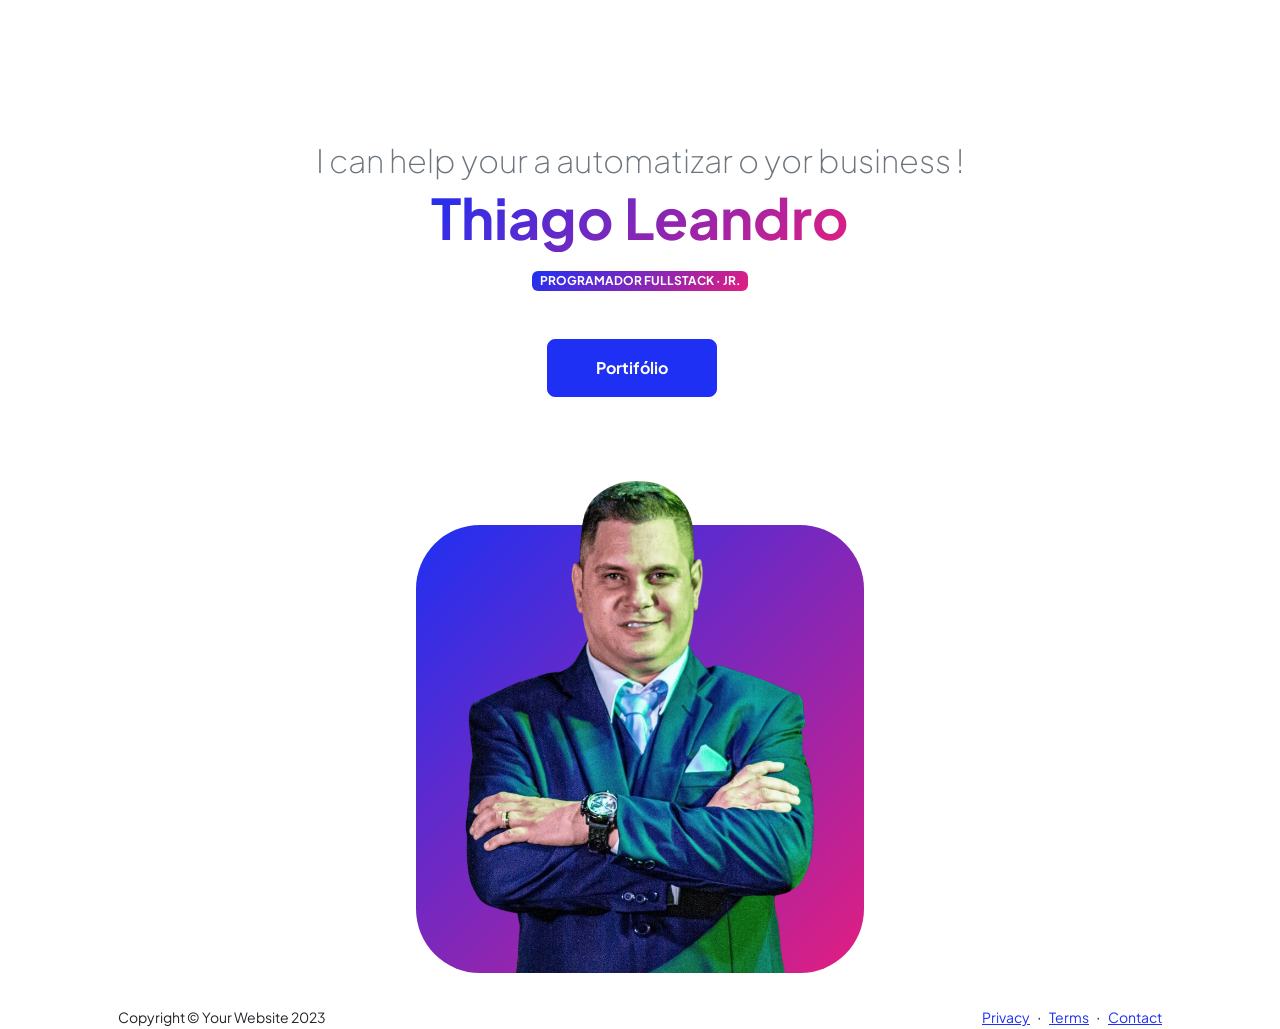
==== commit f38507bc: "Update index.html" ====
--- a/index.html
+++ b/index.html
@@ -35,7 +35,7 @@
                                 </div>
                                 <div class="d-grid gap-3 d-sm-flex justify-content-center mb-3">
                                   <a target="_blank" class="btn btn-primary btn-lg px-5 py-3 me-sm-3 fs-6 fw-bolder" href="templates/th_portifolio_2024/index.html">Portifólio</a>
-                                  <a target="_blank" class="btn btn-outline-dark btn-lg px-5 py-3 fs-6 fw-bolder" href="">Projects</a>
+                                  
                                 </div>
                               </div>
                               
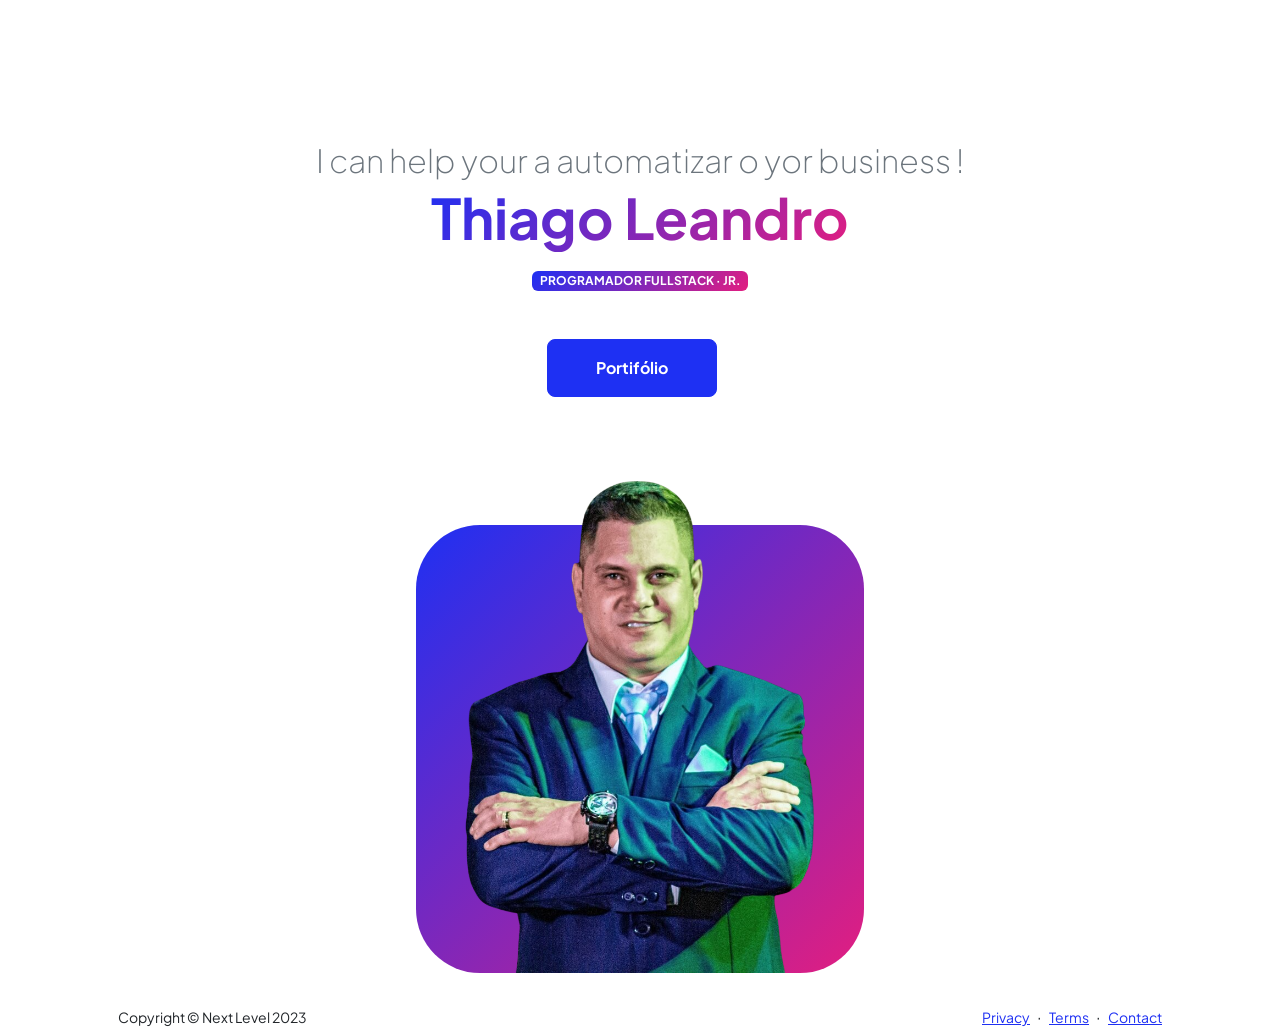
==== commit fcc5141a: "Update index.html" ====
--- a/index.html
+++ b/index.html
@@ -5,7 +5,7 @@
         <meta name="viewport" content="width=device-width, initial-scale=1, shrink-to-fit=no" />
         <meta name="description" content="" />
         <meta name="author" content="" />
-        <title>Personal - Start Bootstrap Theme</title>
+        <title>Thiago Leandro - Portifólio</title>
         <!-- Favicon-->
         <link rel="icon" type="image/x-icon" href="assets/favicon.ico" />
         <!-- Custom Google font-->
@@ -64,7 +64,7 @@
         <footer class="bg-white py- mt-auto">
             <div class="container px-5">
                 <div class="row align-items-center justify-content-between flex-column flex-sm-row">
-                    <div class="col-auto"><div class="small m-0">Copyright &copy; Your Website 2023</div></div>
+                    <div class="col-auto"><div class="small m-0">Copyright &copy; Next Level 2023</div></div>
                     <div class="col-auto">
                         <a class="small" href="#!">Privacy</a>
                         <span class="mx-1">&middot;</span>
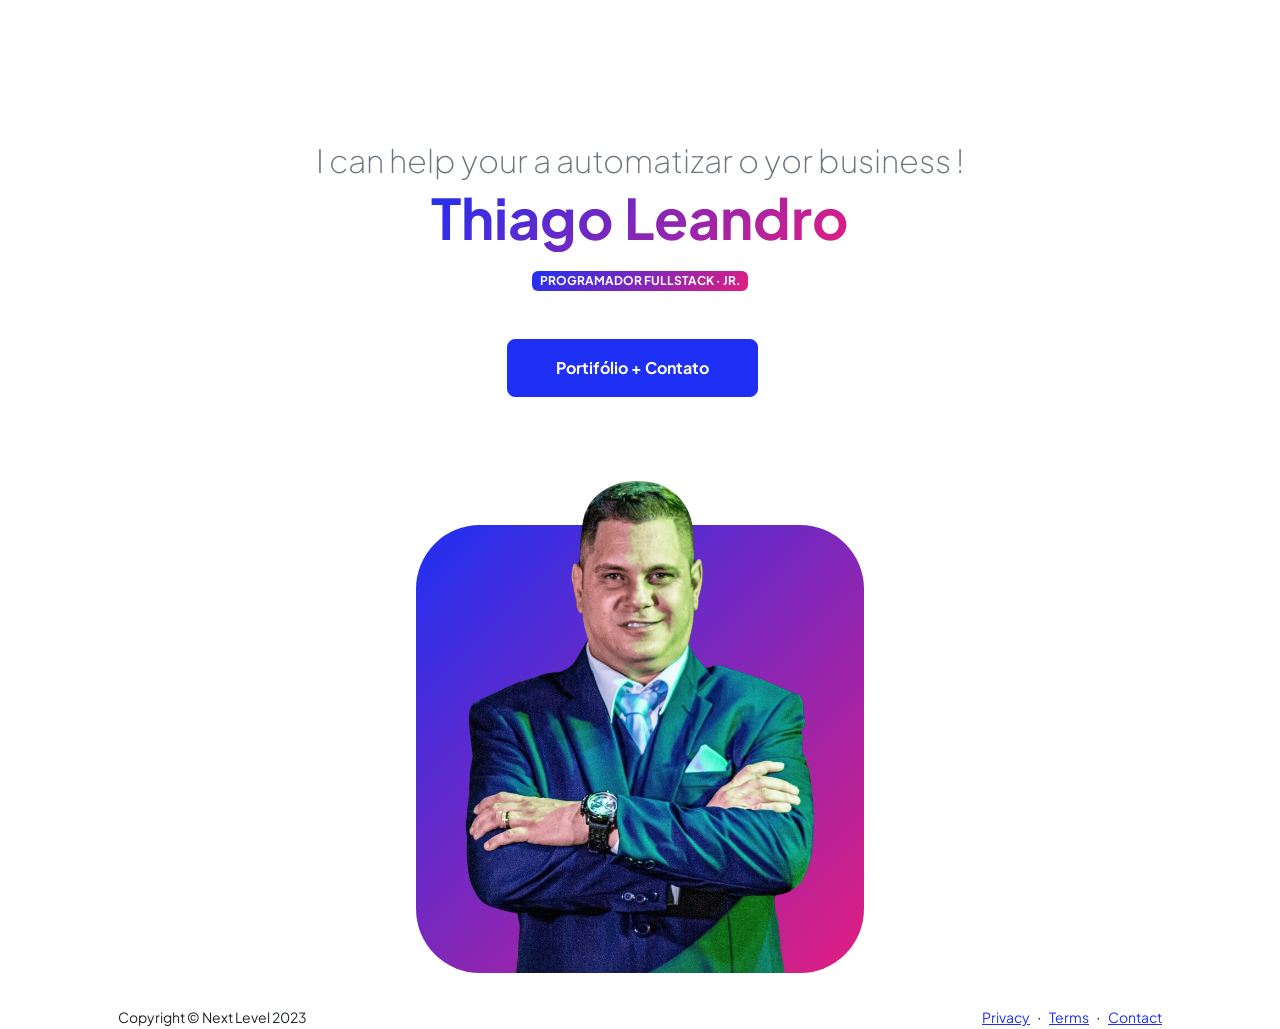
==== commit 7039c7aa: "Update index.html" ====
--- a/index.html
+++ b/index.html
@@ -5,7 +5,7 @@
         <meta name="viewport" content="width=device-width, initial-scale=1, shrink-to-fit=no" />
         <meta name="description" content="" />
         <meta name="author" content="" />
-        <title>Thiago Leandro - Portifólio</title>
+        <title>Th - Portifólio</title>
         <!-- Favicon-->
         <link rel="icon" type="image/x-icon" href="assets/favicon.ico" />
         <!-- Custom Google font-->
@@ -34,7 +34,7 @@
                                   <div class="text-uppercase">Programador FullStack &middot; jr.</div>
                                 </div>
                                 <div class="d-grid gap-3 d-sm-flex justify-content-center mb-3">
-                                  <a target="_blank" class="btn btn-primary btn-lg px-5 py-3 me-sm-3 fs-6 fw-bolder" href="templates/th_portifolio_2024/index.html">Portifólio</a>
+                                  <a target="_blank" class="btn btn-primary btn-lg px-5 py-3 me-sm-3 fs-6 fw-bolder" href="templates/th_portifolio_2024/index.html">Portifólio  + Contato</a>
                                   
                                 </div>
                               </div>
